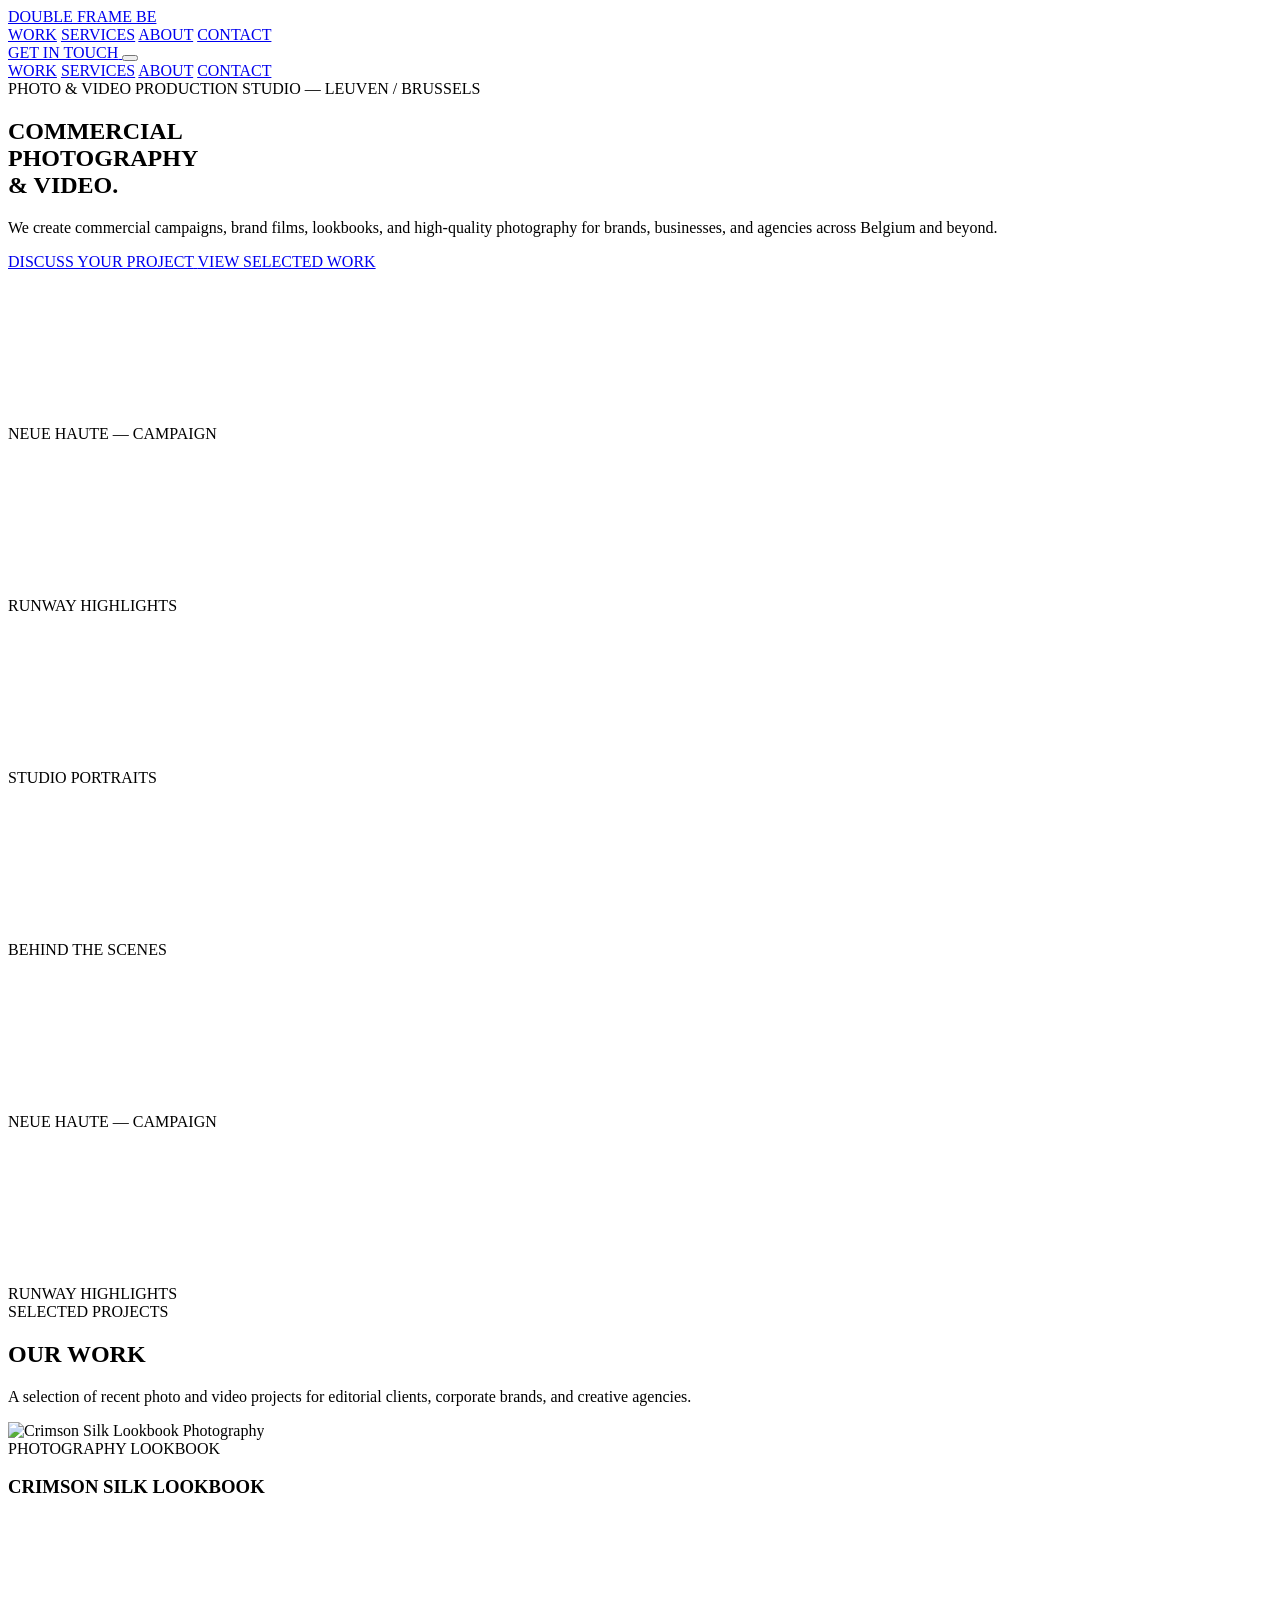
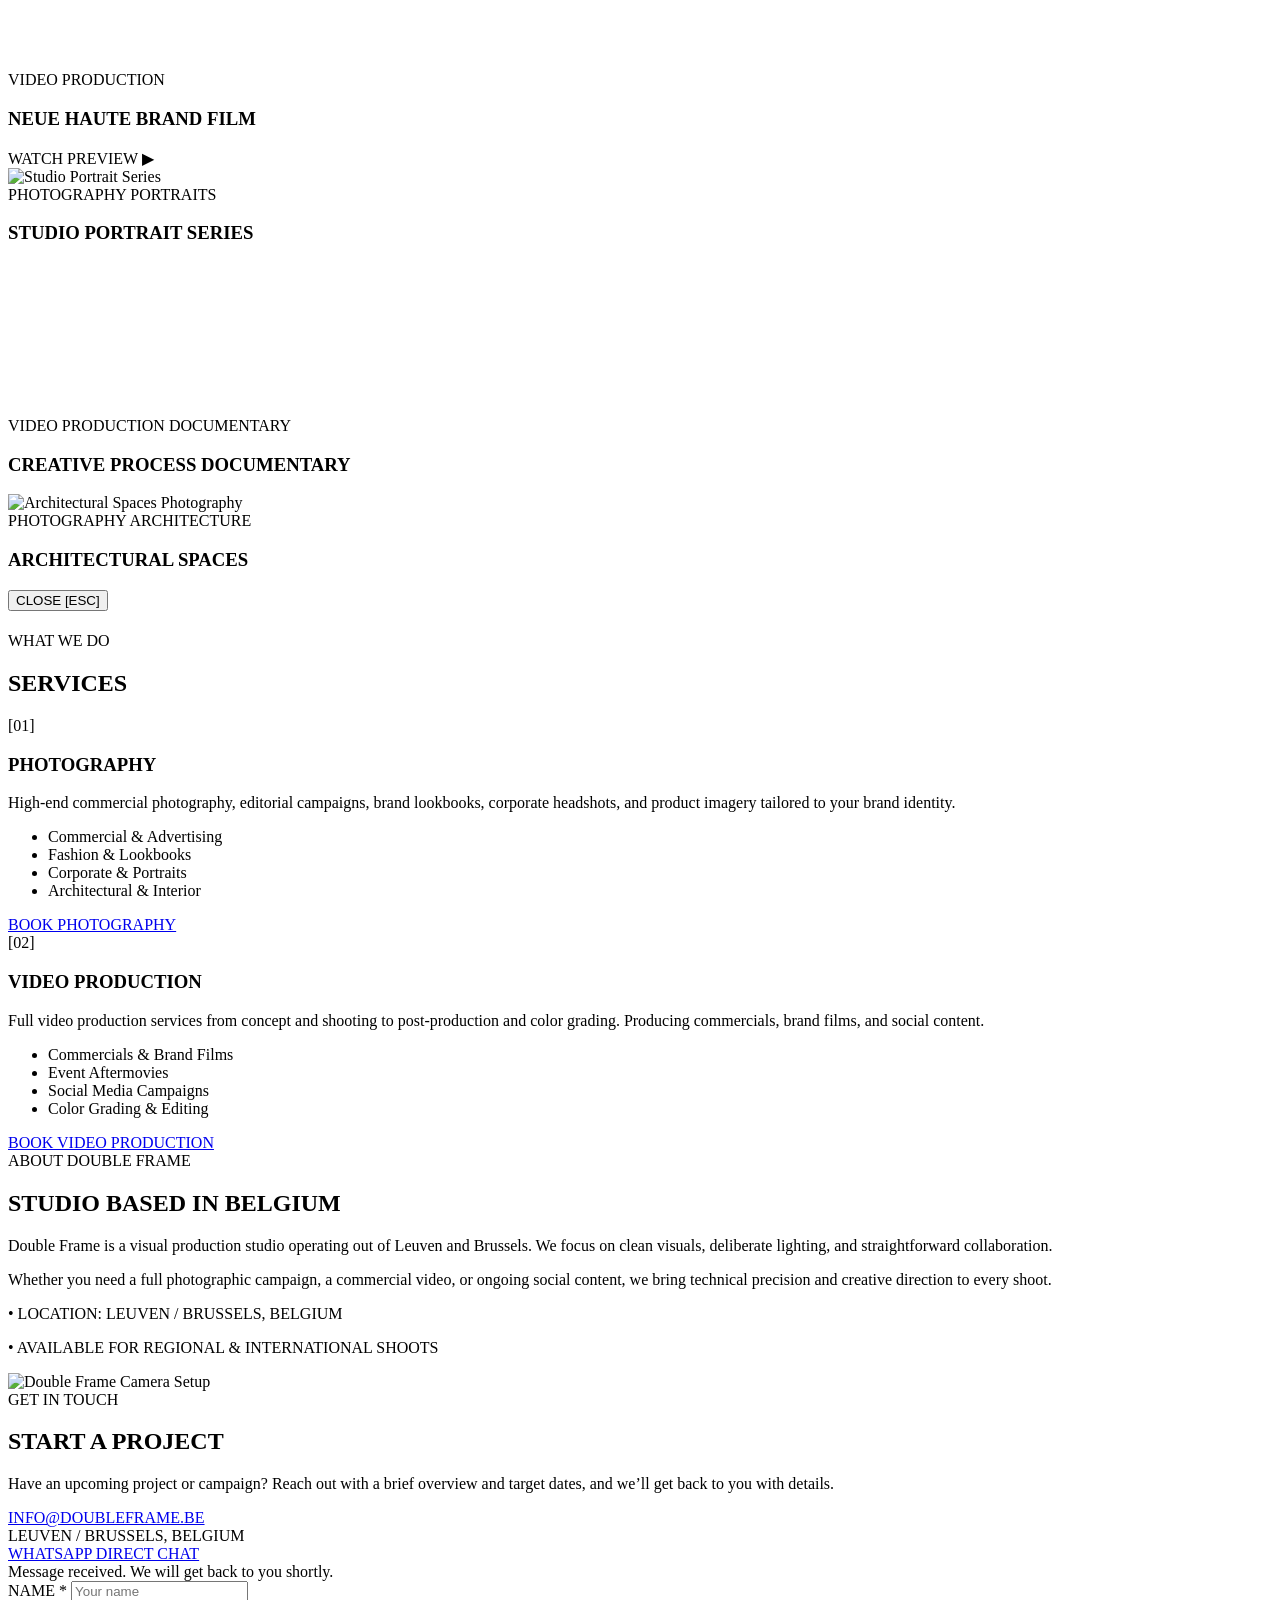
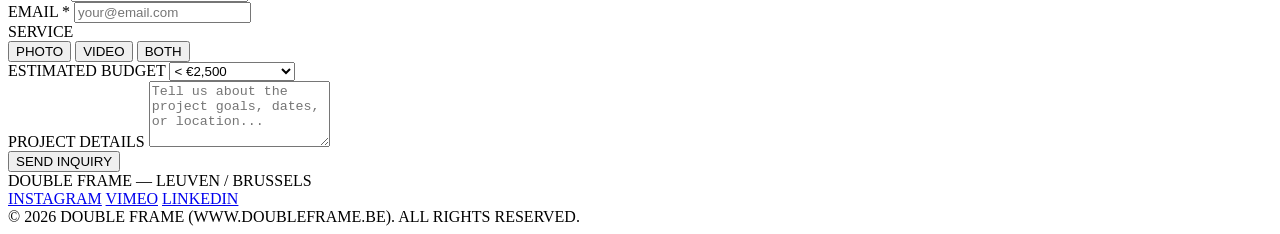
==== index.html @ 15360f89 "Rename double_frame_website.html to index.html" ====
<!DOCTYPE html>
<html lang="en" class="scroll-smooth">
<head>
    <meta charset="UTF-8">
    <meta name="viewport" content="width=device-width, initial-scale=1.0">
    <title>Double Frame — Photo & Video Production Belgium</title>
    <meta name="description" content="Double Frame is a photography and video production studio based in Leuven and Brussels, Belgium. Commercial photography, brand films, and editorial campaigns.">
    <meta name="keywords" content="Double Frame, photography Belgium, video production Leuven, commercial photographer Brussels, video studio Belgium">
    <meta name="author" content="Double Frame">

    <!-- Open Graph / Social Sharing -->
    <meta property="og:type" content="website">
    <meta property="og:url" content="https://www.doubleframe.be/">
    <meta property="og:title" content="Double Frame — Commercial Photography & Video Production">
    <meta property="og:description" content="Commercial photography and video production studio based in Belgium.">
    <meta property="og:image" content="https://images.unsplash.com/photo-1509631179647-0177331693ae?auto=format&fit=crop&w=1200&q=80">

    <!-- Google Fonts -->
    <link rel="preconnect" href="https://fonts.googleapis.com">
    <link rel="preconnect" href="https://fonts.gstatic.com" crossorigin>
    <link href="https://fonts.googleapis.com/css2?family=JetBrains+Mono:wght@400;500;600&family=Plus+Jakarta+Sans:wght@400;500;600;700&family=Syne:wght@700;800&display=swap" rel="stylesheet">

    <!-- Tailwind CSS CDN -->
    <script src="https://cdn.tailwindcss.com"></script>
    <script>
        tailwind.config = {
            theme: {
                extend: {
                    colors: {
                        'brand-cream': '#F6F4EE',
                        'brand-ink': '#0F0F11',
                        'brand-red': '#E52E1B',
                        'brand-dark': '#141416',
                        'brand-slate': '#66666E',
                    },
                    fontFamily: {
                        syne: ['Syne', 'sans-serif'],
                        sans: ['Plus Jakarta Sans', 'sans-serif'],
                        mono: ['JetBrains Mono', 'monospace'],
                    },
                    animation: {
                        'marquee': 'marquee 30s linear infinite',
                    },
                    keyframes: {
                        marquee: {
                            '0%': { transform: 'translateX(0%)' },
                            '100%': { transform: 'translateX(-50%)' },
                        }
                    }
                }
            }
        }
    </script>

    <!-- Alpine.js CDN -->
    <script defer src="https://cdn.jsdelivr.net/npm/alpinejs@3.x.x/dist/cdn.min.js"></script>

    <!-- Lucide Icons CDN -->
    <script src="https://unpkg.com/lucide@latest"></script>

    <style>
        ::selection {
            background-color: #E52E1B;
            color: #FFFFFF;
        }

        /* Clean custom scrollbar */
        ::-webkit-scrollbar {
            width: 8px;
        }
        ::-webkit-scrollbar-track {
            background: #F6F4EE;
        }
        ::-webkit-scrollbar-thumb {
            background: #0F0F11;
        }
    </style>

    <script type="application/ld+json">
    {
      "@context": "https://schema.org",
      "@type": "ProfessionalService",
      "name": "Double Frame",
      "url": "https://www.doubleframe.be",
      "description": "Photography and video production studio based in Leuven & Brussels, Belgium.",
      "address": {
        "@type": "PostalAddress",
        "addressLocality": "Leuven",
        "addressRegion": "Flemish Brabant",
        "addressCountry": "BE"
      },
      "telephone": "+32490000000"
    }
    </script>
</head>

<body class="bg-brand-cream text-brand-ink font-sans antialiased selection:bg-brand-red selection:text-white min-h-screen flex flex-col"
      x-data="{ 
          mobileMenuOpen: false, 
          lightboxOpen: false,
          activeMedia: null,
          formSubmitted: false,
          formData: { name: '', email: '', service: 'both', budget: '€2.5k - €5k', details: '' },
          selectMedia(item) {
              this.activeMedia = item;
              this.lightboxOpen = true;
          },
          submitForm() {
              if (this.formData.name && this.formData.email) {
                  this.formSubmitted = true;
                  setTimeout(() => {
                      this.formSubmitted = false;
                      this.formData = { name: '', email: '', service: 'both', budget: '€2.5k - €5k', details: '' };
                  }, 6000);
              }
          }
      }">

    <header class="sticky top-0 z-40 bg-brand-cream/95 backdrop-blur-md border-b border-brand-ink/10 transition-all">
        <div class="max-w-7xl mx-auto px-4 sm:px-6 lg:px-8 h-20 flex items-center justify-between">
            
            <!-- Brand Logo -->
            <a href="#" class="flex items-center gap-2">
                <span class="font-syne font-extrabold text-2xl sm:text-3xl tracking-tight text-brand-ink hover:text-brand-red transition-colors">
                    DOUBLE FRAME
                </span>
                <span class="font-mono text-[10px] font-semibold px-1.5 py-0.5 border border-brand-ink/20 text-brand-red rounded-sm">
                    BE
                </span>
            </a>

            <!-- Desktop Links -->
            <nav class="hidden md:flex items-center gap-8 font-mono text-xs font-semibold uppercase tracking-wider">
                <a href="#work" class="text-brand-ink hover:text-brand-red transition-colors">WORK</a>
                <a href="#services" class="text-brand-ink hover:text-brand-red transition-colors">SERVICES</a>
                <a href="#about" class="text-brand-ink hover:text-brand-red transition-colors">ABOUT</a>
                <a href="#contact" class="text-brand-ink hover:text-brand-red transition-colors">CONTACT</a>
            </nav>

            <!-- Navigation Action CTA -->
            <div class="flex items-center gap-4">
                <a href="#contact" class="hidden sm:inline-flex items-center gap-2 bg-brand-red hover:bg-brand-ink text-white font-mono text-xs font-bold uppercase px-5 py-3 transition-colors">
                    <span>GET IN TOUCH</span>
                    <i data-lucide="arrow-right" class="w-4 h-4"></i>
                </a>

                <!-- Mobile Menu Button -->
                <button @click="mobileMenuOpen = !mobileMenuOpen" 
                        class="md:hidden p-2 text-brand-ink focus:outline-none"
                        aria-label="Toggle Menu">
                    <i data-lucide="menu" x-show="!mobileMenuOpen" class="w-6 h-6"></i>
                    <i data-lucide="x" x-show="mobileMenuOpen" class="w-6 h-6" x-cloak></i>
                </button>
            </div>
        </div>

        <!-- Mobile Drawer -->
        <div x-show="mobileMenuOpen" 
             x-transition
             class="md:hidden bg-brand-dark text-white px-6 py-6 border-b border-brand-red/20"
             x-cloak>
            <nav class="flex flex-col gap-4 font-mono text-xs font-bold uppercase tracking-wider">
                <a @click="mobileMenuOpen = false" href="#work" class="py-2 border-b border-white/10 text-white">WORK</a>
                <a @click="mobileMenuOpen = false" href="#services" class="py-2 border-b border-white/10 text-white">SERVICES</a>
                <a @click="mobileMenuOpen = false" href="#about" class="py-2 border-b border-white/10 text-white">ABOUT</a>
                <a @click="mobileMenuOpen = false" href="#contact" class="py-2 text-brand-red">CONTACT</a>
            </nav>
        </div>
    </header>

    <section class="pt-12 pb-16 md:pt-20 md:pb-24 border-b border-brand-ink/10">
        <div class="max-w-7xl mx-auto px-4 sm:px-6 lg:px-8">
            
            <div class="flex items-center gap-3 font-mono text-xs font-medium text-brand-slate uppercase tracking-wider mb-6">
                <span class="w-2 h-2 rounded-full bg-brand-red"></span>
                <span>PHOTO & VIDEO PRODUCTION STUDIO</span>
                <span class="hidden sm:inline">— LEUVEN / BRUSSELS</span>
            </div>

            <h1 class="font-syne font-extrabold text-4xl sm:text-6xl md:text-7xl lg:text-8xl tracking-tight uppercase leading-[0.95] text-brand-ink mb-8">
                COMMERCIAL <br>
                <span class="text-brand-red">PHOTOGRAPHY</span> <br>
                & VIDEO.
            </h1>

            <div class="grid grid-cols-1 md:grid-cols-12 gap-8 items-end">
                <div class="md:col-span-8">
                    <p class="text-lg sm:text-xl font-normal text-brand-ink/90 leading-relaxed max-w-2xl">
                        We create commercial campaigns, brand films, lookbooks, and high-quality photography for brands, businesses, and agencies across Belgium and beyond.
                    </p>
                </div>
                <div class="md:col-span-4 flex flex-col sm:flex-row md:flex-col gap-3 justify-end">
                    <a href="#contact" class="inline-flex items-center justify-center gap-2 bg-brand-red hover:bg-brand-ink text-white font-mono text-xs font-bold uppercase px-6 py-4 transition-colors text-center">
                        <span>DISCUSS YOUR PROJECT</span>
                        <i data-lucide="arrow-right" class="w-4 h-4"></i>
                    </a>
                    <a href="#work" class="inline-flex items-center justify-center gap-2 border border-brand-ink text-brand-ink hover:bg-brand-ink hover:text-white font-mono text-xs font-bold uppercase px-6 py-4 transition-colors text-center">
                        <span>VIEW SELECTED WORK</span>
                    </a>
                </div>
            </div>
        </div>

        <div class="w-full bg-brand-dark py-4 overflow-hidden mt-12 border-y border-brand-red/20">
            <div class="flex gap-4 w-max animate-marquee">
                
                <div class="relative w-72 sm:w-80 h-44 bg-black overflow-hidden flex-shrink-0 group">
                    <video class="w-full h-full object-cover opacity-85 group-hover:opacity-100 transition-opacity" autoplay loop muted playsinline>
                        <source src="https://assets.mixkit.co/videos/preview/mixkit-fashion-model-in-a-red-dress-41198-large.mp4" type="video/mp4">
                    </video>
                    <div class="absolute bottom-2 left-2 bg-black/70 px-2.5 py-1 text-white font-mono text-[10px]">
                        NEUE HAUTE — CAMPAIGN
                    </div>
                </div>

                <div class="relative w-72 sm:w-80 h-44 bg-black overflow-hidden flex-shrink-0 group">
                    <video class="w-full h-full object-cover opacity-85 group-hover:opacity-100 transition-opacity" autoplay loop muted playsinline>
                        <source src="https://assets.mixkit.co/videos/preview/mixkit-model-walking-on-a-catwalk-41221-large.mp4" type="video/mp4">
                    </video>
                    <div class="absolute bottom-2 left-2 bg-black/70 px-2.5 py-1 text-white font-mono text-[10px]">
                        RUNWAY HIGHLIGHTS
                    </div>
                </div>

                <div class="relative w-72 sm:w-80 h-44 bg-black overflow-hidden flex-shrink-0 group">
                    <video class="w-full h-full object-cover opacity-85 group-hover:opacity-100 transition-opacity" autoplay loop muted playsinline>
                        <source src="https://assets.mixkit.co/videos/preview/mixkit-close-up-of-a-woman-posing-for-a-camera-41208-large.mp4" type="video/mp4">
                    </video>
                    <div class="absolute bottom-2 left-2 bg-black/70 px-2.5 py-1 text-white font-mono text-[10px]">
                        STUDIO PORTRAITS
                    </div>
                </div>

                <div class="relative w-72 sm:w-80 h-44 bg-black overflow-hidden flex-shrink-0 group">
                    <video class="w-full h-full object-cover opacity-85 group-hover:opacity-100 transition-opacity" autoplay loop muted playsinline>
                        <source src="https://assets.mixkit.co/videos/preview/mixkit-videographer-filming-a-scene-41222-large.mp4" type="video/mp4">
                    </video>
                    <div class="absolute bottom-2 left-2 bg-black/70 px-2.5 py-1 text-white font-mono text-[10px]">
                        BEHIND THE SCENES
                    </div>
                </div>

                <!-- Duplicate set for infinite loop -->
                <div class="relative w-72 sm:w-80 h-44 bg-black overflow-hidden flex-shrink-0 group">
                    <video class="w-full h-full object-cover opacity-85 group-hover:opacity-100 transition-opacity" autoplay loop muted playsinline>
                        <source src="https://assets.mixkit.co/videos/preview/mixkit-fashion-model-in-a-red-dress-41198-large.mp4" type="video/mp4">
                    </video>
                    <div class="absolute bottom-2 left-2 bg-black/70 px-2.5 py-1 text-white font-mono text-[10px]">
                        NEUE HAUTE — CAMPAIGN
                    </div>
                </div>
                <div class="relative w-72 sm:w-80 h-44 bg-black overflow-hidden flex-shrink-0 group">
                    <video class="w-full h-full object-cover opacity-85 group-hover:opacity-100 transition-opacity" autoplay loop muted playsinline>
                        <source src="https://assets.mixkit.co/videos/preview/mixkit-model-walking-on-a-catwalk-41221-large.mp4" type="video/mp4">
                    </video>
                    <div class="absolute bottom-2 left-2 bg-black/70 px-2.5 py-1 text-white font-mono text-[10px]">
                        RUNWAY HIGHLIGHTS
                    </div>
                </div>

            </div>
        </div>
    </section>

    <section id="work" class="py-20 max-w-7xl mx-auto px-4 sm:px-6 lg:px-8">
        
        <div class="flex flex-col md:flex-row md:items-end justify-between mb-12 pb-4 border-b border-brand-ink/10 gap-4">
            <div>
                <span class="font-mono text-xs font-semibold text-brand-red uppercase tracking-wider">SELECTED PROJECTS</span>
                <h2 class="font-syne font-bold text-3xl sm:text-5xl uppercase tracking-tight text-brand-ink mt-1">
                    OUR WORK
                </h2>
            </div>
            <p class="font-mono text-xs text-brand-slate max-w-sm">
                A selection of recent photo and video projects for editorial clients, corporate brands, and creative agencies.
            </p>
        </div>

        <div class="grid grid-cols-1 md:grid-cols-2 lg:grid-cols-3 gap-8">

            <!-- Project 1: Photography -->
            <div class="group bg-white border border-brand-ink/10 overflow-hidden cursor-pointer shadow-sm hover:shadow-lg transition-all"
                 @click="selectMedia({ title: 'CRIMSON SILK LOOKBOOK', type: 'image', url: 'https://images.unsplash.com/photo-1509631179647-0177331693ae?auto=format&fit=crop&w=1200&q=80', category: 'PHOTOGRAPHY', client: 'EDITORIAL S/S' })">
                <div class="aspect-[4/5] overflow-hidden bg-brand-dark">
                    <img src="https://images.unsplash.com/photo-1509631179647-0177331693ae?auto=format&fit=crop&w=800&q=80" 
                         alt="Crimson Silk Lookbook Photography" 
                         class="w-full h-full object-cover group-hover:scale-105 transition-transform duration-500">
                </div>
                <div class="p-5 border-t border-brand-ink/10">
                    <div class="flex justify-between items-center mb-1 font-mono text-[10px] text-brand-slate">
                        <span class="text-brand-red font-semibold">PHOTOGRAPHY</span>
                        <span>LOOKBOOK</span>
                    </div>
                    <h3 class="font-syne font-bold text-lg text-brand-ink group-hover:text-brand-red transition-colors">
                        CRIMSON SILK LOOKBOOK
                    </h3>
                </div>
            </div>

            <!-- Project 2: Video Film -->
            <div class="group bg-white border border-brand-ink/10 overflow-hidden cursor-pointer shadow-sm hover:shadow-lg transition-all md:col-span-2"
                 @click="selectMedia({ title: 'NEUE HAUTE BRAND FILM', type: 'video', url: 'https://assets.mixkit.co/videos/preview/mixkit-model-walking-on-a-catwalk-41221-large.mp4', category: 'VIDEO PRODUCTION', client: 'BRUSSELS FASHION WEEK' })">
                <div class="aspect-[16/9] overflow-hidden bg-brand-dark relative">
                    <video class="w-full h-full object-cover group-hover:scale-105 transition-transform duration-500" autoplay loop muted playsinline>
                        <source src="https://assets.mixkit.co/videos/preview/mixkit-model-walking-on-a-catwalk-41221-large.mp4" type="video/mp4">
                    </video>
                    <div class="absolute inset-0 bg-black/20 group-hover:bg-black/10 transition-colors flex items-center justify-center">
                        <div class="w-14 h-14 rounded-full bg-brand-red text-white flex items-center justify-center shadow-lg">
                            <i data-lucide="play" class="w-6 h-6 fill-current ml-0.5"></i>
                        </div>
                    </div>
                </div>
                <div class="p-5 border-t border-brand-ink/10 flex justify-between items-center">
                    <div>
                        <div class="font-mono text-[10px] text-brand-red font-semibold mb-1">VIDEO PRODUCTION</div>
                        <h3 class="font-syne font-bold text-xl text-brand-ink group-hover:text-brand-red transition-colors">
                            NEUE HAUTE BRAND FILM
                        </h3>
                    </div>
                    <span class="font-mono text-xs text-brand-slate hidden sm:inline">WATCH PREVIEW ▶</span>
                </div>
            </div>

            <!-- Project 3: Photography -->
            <div class="group bg-white border border-brand-ink/10 overflow-hidden cursor-pointer shadow-sm hover:shadow-lg transition-all"
                 @click="selectMedia({ title: 'STUDIO PORTRAIT SERIES', type: 'image', url: 'https://images.unsplash.com/photo-1539571696357-5a69c17a67c6?auto=format&fit=crop&w=1200&q=80', category: 'PHOTOGRAPHY', client: 'ARTISTS & EXECUTIVES' })">
                <div class="aspect-[4/5] overflow-hidden bg-brand-dark">
                    <img src="https://images.unsplash.com/photo-1539571696357-5a69c17a67c6?auto=format&fit=crop&w=800&q=80" 
                         alt="Studio Portrait Series" 
                         class="w-full h-full object-cover group-hover:scale-105 transition-transform duration-500">
                </div>
                <div class="p-5 border-t border-brand-ink/10">
                    <div class="flex justify-between items-center mb-1 font-mono text-[10px] text-brand-slate">
                        <span class="text-brand-red font-semibold">PHOTOGRAPHY</span>
                        <span>PORTRAITS</span>
                    </div>
                    <h3 class="font-syne font-bold text-lg text-brand-ink group-hover:text-brand-red transition-colors">
                        STUDIO PORTRAIT SERIES
                    </h3>
                </div>
            </div>

            <!-- Project 4: Video -->
            <div class="group bg-white border border-brand-ink/10 overflow-hidden cursor-pointer shadow-sm hover:shadow-lg transition-all"
                 @click="selectMedia({ title: 'CREATIVE PROCESS SHORT FILM', type: 'video', url: 'https://assets.mixkit.co/videos/preview/mixkit-videographer-filming-a-scene-41222-large.mp4', category: 'VIDEO PRODUCTION', client: 'DOCUMENTARY SHORT' })">
                <div class="aspect-[4/5] overflow-hidden bg-brand-dark relative">
                    <video class="w-full h-full object-cover group-hover:scale-105 transition-transform duration-500" autoplay loop muted playsinline>
                        <source src="https://assets.mixkit.co/videos/preview/mixkit-videographer-filming-a-scene-41222-large.mp4" type="video/mp4">
                    </video>
                </div>
                <div class="p-5 border-t border-brand-ink/10">
                    <div class="flex justify-between items-center mb-1 font-mono text-[10px] text-brand-slate">
                        <span class="text-brand-red font-semibold">VIDEO PRODUCTION</span>
                        <span>DOCUMENTARY</span>
                    </div>
                    <h3 class="font-syne font-bold text-lg text-brand-ink group-hover:text-brand-red transition-colors">
                        CREATIVE PROCESS DOCUMENTARY
                    </h3>
                </div>
            </div>

            <!-- Project 5: Photography -->
            <div class="group bg-white border border-brand-ink/10 overflow-hidden cursor-pointer shadow-sm hover:shadow-lg transition-all"
                 @click="selectMedia({ title: 'ARCHITECTURAL SPACES', type: 'image', url: 'https://images.unsplash.com/photo-1469334031218-e382a71b716b?auto=format&fit=crop&w=1200&q=80', category: 'PHOTOGRAPHY', client: 'ARCHITECTURE & INTERIORS' })">
                <div class="aspect-[4/5] overflow-hidden bg-brand-dark">
                    <img src="https://images.unsplash.com/photo-1469334031218-e382a71b716b?auto=format&fit=crop&w=800&q=80" 
                         alt="Architectural Spaces Photography" 
                         class="w-full h-full object-cover group-hover:scale-105 transition-transform duration-500">
                </div>
                <div class="p-5 border-t border-brand-ink/10">
                    <div class="flex justify-between items-center mb-1 font-mono text-[10px] text-brand-slate">
                        <span class="text-brand-red font-semibold">PHOTOGRAPHY</span>
                        <span>ARCHITECTURE</span>
                    </div>
                    <h3 class="font-syne font-bold text-lg text-brand-ink group-hover:text-brand-red transition-colors">
                        ARCHITECTURAL SPACES
                    </h3>
                </div>
            </div>

        </div>
    </section>

    <div x-show="lightboxOpen" 
         x-transition
         class="fixed inset-0 z-50 bg-black/90 backdrop-blur-md flex items-center justify-center p-4"
         x-cloak>
        <div class="relative max-w-4xl w-full bg-brand-dark text-white p-6 border border-white/20"
             @click.away="lightboxOpen = false">
            
            <button @click="lightboxOpen = false" class="absolute top-4 right-4 text-white/70 hover:text-brand-red font-mono text-xs border border-white/20 px-3 py-1">
                CLOSE [ESC]
            </button>

            <div class="my-6 max-h-[65vh] flex items-center justify-center bg-black">
                <template x-if="activeMedia && activeMedia.type === 'image'">
                    <img :src="activeMedia.url" :alt="activeMedia.title" class="max-h-[60vh] object-contain">
                </template>
                <template x-if="activeMedia && activeMedia.type === 'video'">
                    <video class="max-h-[60vh] w-full" controls autoplay>
                        <source :src="activeMedia.url" type="video/mp4">
                    </video>
                </template>
            </div>

            <div x-if="activeMedia" class="flex justify-between items-center pt-4 border-t border-white/10 font-mono text-xs">
                <div>
                    <span class="text-brand-red font-bold" x-text="activeMedia.category"></span>
                    <h4 class="font-syne font-bold text-lg text-white mt-0.5" x-text="activeMedia.title"></h4>
                </div>
                <span class="text-brand-slate" x-text="activeMedia.client"></span>
            </div>
        </div>
    </div>

    <section id="services" class="py-20 bg-brand-dark text-brand-cream border-t border-b border-brand-red/20">
        <div class="max-w-7xl mx-auto px-4 sm:px-6 lg:px-8">
            
            <div class="mb-12 pb-4 border-b border-white/10">
                <span class="font-mono text-xs font-semibold text-brand-red uppercase tracking-wider">WHAT WE DO</span>
                <h2 class="font-syne font-bold text-3xl sm:text-5xl uppercase tracking-tight text-white mt-1">
                    SERVICES
                </h2>
            </div>

            <div class="grid grid-cols-1 md:grid-cols-2 gap-8">
                
                <!-- Photography Card -->
                <div class="bg-brand-ink border border-white/10 p-8 flex flex-col justify-between">
                    <div>
                        <div class="flex items-center justify-between mb-4">
                            <span class="font-mono text-2xl font-bold text-brand-red">[01]</span>
                            <i data-lucide="camera" class="w-6 h-6 text-brand-red"></i>
                        </div>
                        <h3 class="font-syne font-bold text-2xl text-white mb-3">
                            PHOTOGRAPHY
                        </h3>
                        <p class="text-brand-slate text-sm leading-relaxed mb-6">
                            High-end commercial photography, editorial campaigns, brand lookbooks, corporate headshots, and product imagery tailored to your brand identity.
                        </p>
                        <ul class="font-mono text-xs text-white/80 space-y-2 border-t border-white/10 pt-4 mb-8">
                            <li class="flex items-center gap-2"><i data-lucide="check" class="w-4 h-4 text-brand-red"></i> Commercial & Advertising</li>
                            <li class="flex items-center gap-2"><i data-lucide="check" class="w-4 h-4 text-brand-red"></i> Fashion & Lookbooks</li>
                            <li class="flex items-center gap-2"><i data-lucide="check" class="w-4 h-4 text-brand-red"></i> Corporate & Portraits</li>
                            <li class="flex items-center gap-2"><i data-lucide="check" class="w-4 h-4 text-brand-red"></i> Architectural & Interior</li>
                        </ul>
                    </div>
                    <a href="#contact" class="inline-flex items-center justify-between font-mono text-xs font-bold text-brand-red hover:text-white transition-colors border-t border-white/10 pt-4">
                        <span>BOOK PHOTOGRAPHY</span>
                        <i data-lucide="arrow-right" class="w-4 h-4"></i>
                    </a>
                </div>

                <!-- Video Production Card -->
                <div class="bg-brand-ink border border-white/10 p-8 flex flex-col justify-between">
                    <div>
                        <div class="flex items-center justify-between mb-4">
                            <span class="font-mono text-2xl font-bold text-brand-red">[02]</span>
                            <i data-lucide="video" class="w-6 h-6 text-brand-red"></i>
                        </div>
                        <h3 class="font-syne font-bold text-2xl text-white mb-3">
                            VIDEO PRODUCTION
                        </h3>
                        <p class="text-brand-slate text-sm leading-relaxed mb-6">
                            Full video production services from concept and shooting to post-production and color grading. Producing commercials, brand films, and social content.
                        </p>
                        <ul class="font-mono text-xs text-white/80 space-y-2 border-t border-white/10 pt-4 mb-8">
                            <li class="flex items-center gap-2"><i data-lucide="check" class="w-4 h-4 text-brand-red"></i> Commercials & Brand Films</li>
                            <li class="flex items-center gap-2"><i data-lucide="check" class="w-4 h-4 text-brand-red"></i> Event Aftermovies</li>
                            <li class="flex items-center gap-2"><i data-lucide="check" class="w-4 h-4 text-brand-red"></i> Social Media Campaigns</li>
                            <li class="flex items-center gap-2"><i data-lucide="check" class="w-4 h-4 text-brand-red"></i> Color Grading & Editing</li>
                        </ul>
                    </div>
                    <a href="#contact" class="inline-flex items-center justify-between font-mono text-xs font-bold text-brand-red hover:text-white transition-colors border-t border-white/10 pt-4">
                        <span>BOOK VIDEO PRODUCTION</span>
                        <i data-lucide="arrow-right" class="w-4 h-4"></i>
                    </a>
                </div>

            </div>
        </div>
    </section>

    <section id="about" class="py-20 max-w-7xl mx-auto px-4 sm:px-6 lg:px-8">
        <div class="grid grid-cols-1 md:grid-cols-12 gap-12 items-center">
            <div class="md:col-span-6">
                <span class="font-mono text-xs font-semibold text-brand-red uppercase tracking-wider">ABOUT DOUBLE FRAME</span>
                <h2 class="font-syne font-bold text-3xl sm:text-5xl uppercase tracking-tight text-brand-ink mt-2 mb-6">
                    STUDIO BASED IN BELGIUM
                </h2>
                <p class="text-brand-ink/80 text-base leading-relaxed mb-4">
                    Double Frame is a visual production studio operating out of Leuven and Brussels. We focus on clean visuals, deliberate lighting, and straightforward collaboration.
                </p>
                <p class="text-brand-ink/80 text-base leading-relaxed mb-6">
                    Whether you need a full photographic campaign, a commercial video, or ongoing social content, we bring technical precision and creative direction to every shoot.
                </p>
                <div class="font-mono text-xs text-brand-slate space-y-1">
                    <p>• LOCATION: LEUVEN / BRUSSELS, BELGIUM</p>
                    <p>• AVAILABLE FOR REGIONAL & INTERNATIONAL SHOOTS</p>
                </div>
            </div>
            <div class="md:col-span-6">
                <div class="aspect-[4/3] bg-brand-dark overflow-hidden border border-brand-ink/10">
                    <img src="https://images.unsplash.com/photo-1516035069371-29a1b244cc32?auto=format&fit=crop&w=1000&q=80" 
                         alt="Double Frame Camera Setup" 
                         class="w-full h-full object-cover">
                </div>
            </div>
        </div>
    </section>

    <section id="contact" class="py-20 bg-brand-dark text-brand-cream">
        <div class="max-w-7xl mx-auto px-4 sm:px-6 lg:px-8">
            <div class="grid grid-cols-1 lg:grid-cols-12 gap-12">
                
                <!-- Contact Info -->
                <div class="lg:col-span-5">
                    <span class="font-mono text-xs font-semibold text-brand-red uppercase tracking-wider">GET IN TOUCH</span>
                    <h2 class="font-syne font-bold text-3xl sm:text-5xl uppercase tracking-tight text-white mt-2 mb-6">
                        START A PROJECT
                    </h2>
                    <p class="text-brand-slate text-sm leading-relaxed mb-8">
                        Have an upcoming project or campaign? Reach out with a brief overview and target dates, and we’ll get back to you with details.
                    </p>

                    <div class="space-y-4 font-mono text-xs border-t border-white/10 pt-6">
                        <div class="flex items-center gap-3">
                            <i data-lucide="mail" class="w-4 h-4 text-brand-red"></i>
                            <a href="mailto:info@doubleframe.be" class="hover:text-brand-red transition-colors text-sm">INFO@DOUBLEFRAME.BE</a>
                        </div>
                        <div class="flex items-center gap-3">
                            <i data-lucide="map-pin" class="w-4 h-4 text-brand-red"></i>
                            <span>LEUVEN / BRUSSELS, BELGIUM</span>
                        </div>
                        <div class="flex items-center gap-3">
                            <i data-lucide="message-square" class="w-4 h-4 text-brand-red"></i>
                            <a href="https://wa.me/32490000000" target="_blank" class="text-brand-red hover:underline font-bold">WHATSAPP DIRECT CHAT</a>
                        </div>
                    </div>
                </div>

                <!-- Contact Form -->
                <div class="lg:col-span-7 bg-brand-ink border border-white/10 p-6 sm:p-8">
                    
                    <div x-show="formSubmitted" 
                         x-transition 
                         class="bg-brand-red text-white p-4 mb-6 font-mono text-xs"
                         x-cloak>
                        Message received. We will get back to you shortly.
                    </div>

                    <form @submit.prevent="submitForm()" class="space-y-5">
                        <div class="grid grid-cols-1 sm:grid-cols-2 gap-5">
                            <div>
                                <label class="block font-mono text-xs text-brand-slate uppercase mb-2 font-semibold">NAME *</label>
                                <input type="text" 
                                       x-model="formData.name" 
                                       required 
                                       placeholder="Your name" 
                                       class="w-full bg-brand-dark border border-white/20 text-white p-3.5 font-sans text-sm focus:outline-none focus:border-brand-red transition-colors">
                            </div>
                            <div>
                                <label class="block font-mono text-xs text-brand-slate uppercase mb-2 font-semibold">EMAIL *</label>
                                <input type="email" 
                                       x-model="formData.email" 
                                       required 
                                       placeholder="your@email.com" 
                                       class="w-full bg-brand-dark border border-white/20 text-white p-3.5 font-sans text-sm focus:outline-none focus:border-brand-red transition-colors">
                            </div>
                        </div>

                        <div>
                            <label class="block font-mono text-xs text-brand-slate uppercase mb-2 font-semibold">SERVICE</label>
                            <div class="grid grid-cols-3 gap-3 font-mono text-xs">
                                <button type="button" 
                                        @click="formData.service = 'photo'" 
                                        :class="formData.service === 'photo' ? 'bg-brand-red text-white border-brand-red' : 'bg-brand-dark text-white border-white/20'"
                                        class="p-3 border text-center transition-colors">
                                    PHOTO
                                </button>
                                <button type="button" 
                                        @click="formData.service = 'video'" 
                                        :class="formData.service === 'video' ? 'bg-brand-red text-white border-brand-red' : 'bg-brand-dark text-white border-white/20'"
                                        class="p-3 border text-center transition-colors">
                                    VIDEO
                                </button>
                                <button type="button" 
                                        @click="formData.service = 'both'" 
                                        :class="formData.service === 'both' ? 'bg-brand-red text-white border-brand-red' : 'bg-brand-dark text-white border-white/20'"
                                        class="p-3 border text-center transition-colors">
                                    BOTH
                                </button>
                            </div>
                        </div>

                        <div>
                            <label class="block font-mono text-xs text-brand-slate uppercase mb-2 font-semibold">ESTIMATED BUDGET</label>
                            <select x-model="formData.budget" 
                                    class="w-full bg-brand-dark border border-white/20 text-white p-3.5 font-mono text-xs focus:outline-none focus:border-brand-red">
                                <option value="< €2.5k">&lt; €2,500</option>
                                <option value="€2.5k - €5k">€2,500 – €5,000</option>
                                <option value="€5k - €10k">€5,000 – €10,000</option>
                                <option value="€10k+">€10,000+</option>
                            </select>
                        </div>

                        <div>
                            <label class="block font-mono text-xs text-brand-slate uppercase mb-2 font-semibold">PROJECT DETAILS</label>
                            <textarea x-model="formData.details" 
                                      rows="4" 
                                      placeholder="Tell us about the project goals, dates, or location..." 
                                      class="w-full bg-brand-dark border border-white/20 text-white p-3.5 font-sans text-sm focus:outline-none focus:border-brand-red transition-colors"></textarea>
                        </div>

                        <button type="submit" 
                                class="w-full bg-brand-red hover:bg-white hover:text-brand-ink text-white font-mono text-xs font-bold uppercase py-4 tracking-wider transition-colors flex items-center justify-center gap-2">
                            <span>SEND INQUIRY</span>
                            <i data-lucide="send" class="w-4 h-4"></i>
                        </button>
                    </form>
                </div>

            </div>
        </div>
    </section>

    <footer class="bg-brand-dark text-white border-t border-white/10 py-10">
        <div class="max-w-7xl mx-auto px-4 sm:px-6 lg:px-8">
            <div class="flex flex-col sm:flex-row justify-between items-center gap-6 font-mono text-xs text-brand-slate">
                <div class="flex items-center gap-3">
                    <span class="font-syne font-bold text-white text-lg">DOUBLE FRAME</span>
                    <span>— LEUVEN / BRUSSELS</span>
                </div>
                <div class="flex gap-6">
                    <a href="https://instagram.com" target="_blank" class="hover:text-brand-red transition-colors">INSTAGRAM</a>
                    <a href="https://vimeo.com" target="_blank" class="hover:text-brand-red transition-colors">VIMEO</a>
                    <a href="https://linkedin.com" target="_blank" class="hover:text-brand-red transition-colors">LINKEDIN</a>
                </div>
            </div>
            <div class="mt-8 pt-6 border-t border-white/10 text-center sm:text-left font-mono text-[10px] text-brand-slate">
                © 2026 DOUBLE FRAME (WWW.DOUBLEFRAME.BE). ALL RIGHTS RESERVED.
            </div>
        </div>
    </footer>

    <script>
        document.addEventListener("DOMContentLoaded", function() {
            lucide.createIcons();
        });
    </script>
</body>
</html>
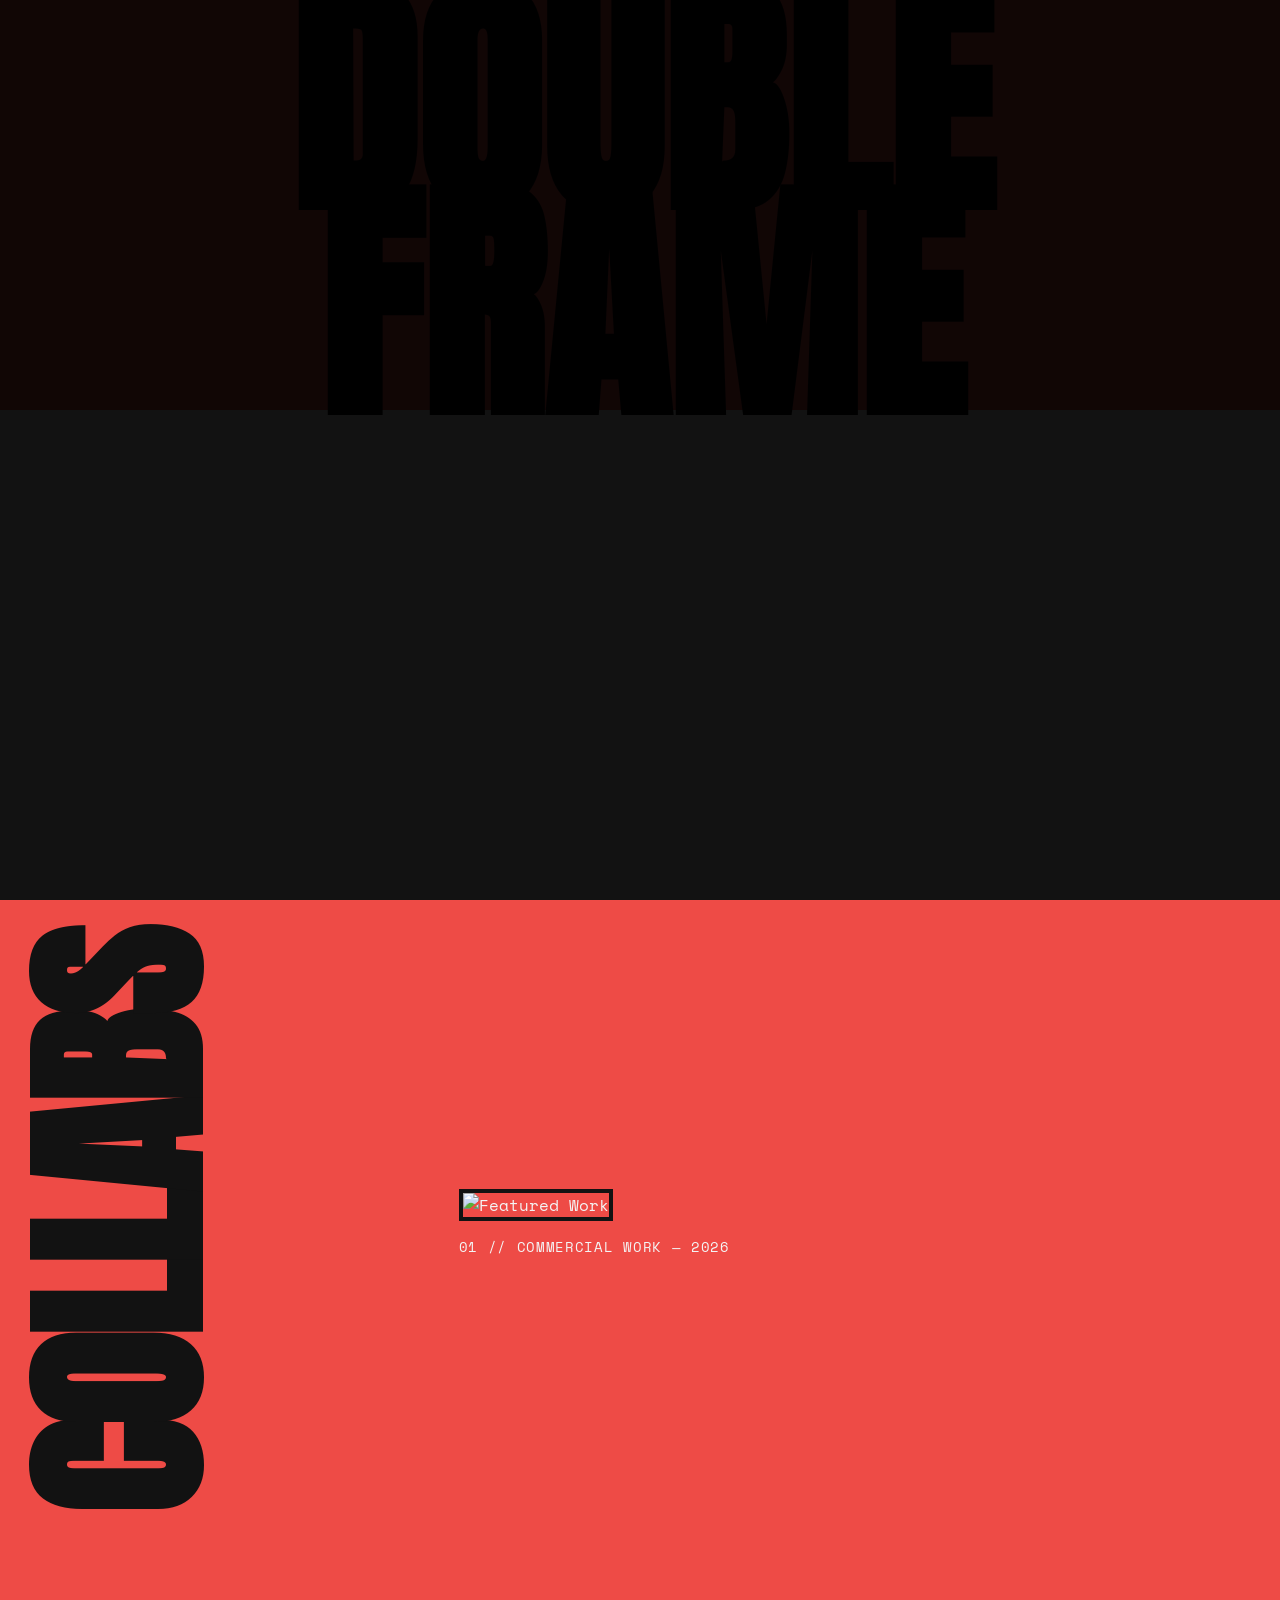
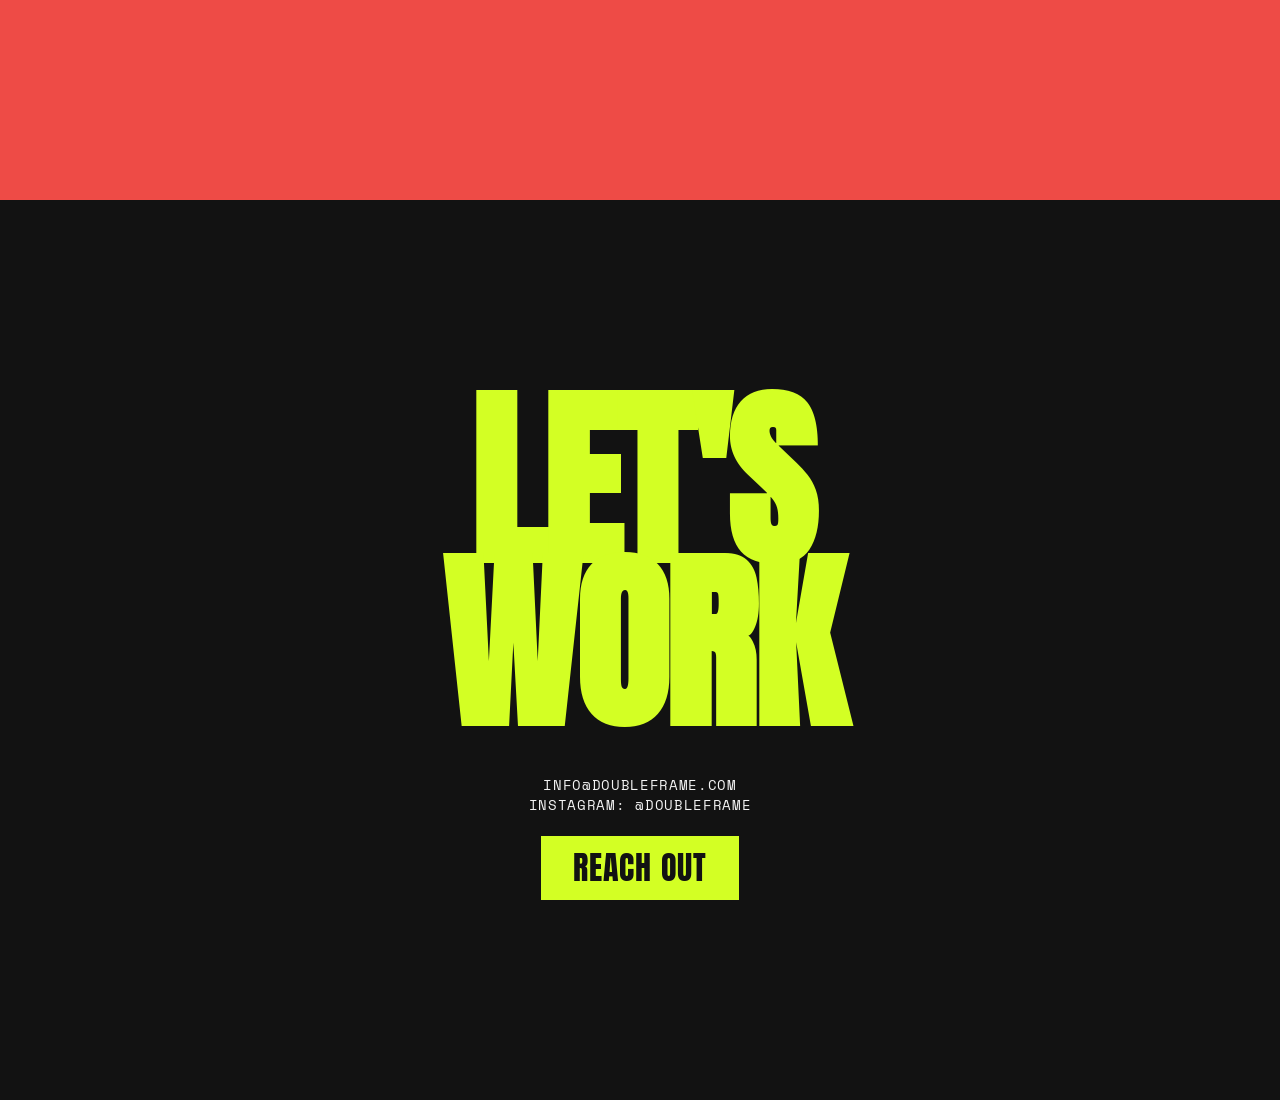
==== commit 3f548e14: "chagne fodler structure" ====
--- a/index.html
+++ b/index.html
@@ -1,652 +1,52 @@
 <!DOCTYPE html>
-<html lang="en" class="scroll-smooth">
+<html lang="en">
 <head>
     <meta charset="UTF-8">
     <meta name="viewport" content="width=device-width, initial-scale=1.0">
-    <title>Double Frame — Photo & Video Production Belgium</title>
-    <meta name="description" content="Double Frame is a photography and video production studio based in Leuven and Brussels, Belgium. Commercial photography, brand films, and editorial campaigns.">
-    <meta name="keywords" content="Double Frame, photography Belgium, video production Leuven, commercial photographer Brussels, video studio Belgium">
-    <meta name="author" content="Double Frame">
-
-    <!-- Open Graph / Social Sharing -->
-    <meta property="og:type" content="website">
-    <meta property="og:url" content="https://www.doubleframe.be/">
-    <meta property="og:title" content="Double Frame — Commercial Photography & Video Production">
-    <meta property="og:description" content="Commercial photography and video production studio based in Belgium.">
-    <meta property="og:image" content="https://images.unsplash.com/photo-1509631179647-0177331693ae?auto=format&fit=crop&w=1200&q=80">
-
-    <!-- Google Fonts -->
+    <title>Double Frame | Photography & Videography</title>
+    
+    <!-- Google Fonts: Anton (Headers) & Space Mono (Metadata) -->
     <link rel="preconnect" href="https://fonts.googleapis.com">
     <link rel="preconnect" href="https://fonts.gstatic.com" crossorigin>
-    <link href="https://fonts.googleapis.com/css2?family=JetBrains+Mono:wght@400;500;600&family=Plus+Jakarta+Sans:wght@400;500;600;700&family=Syne:wght@700;800&display=swap" rel="stylesheet">
+    <link href="https://fonts.googleapis.com/css2?family=Anton&family=Space+Mono:ital,wght@0,400;0,700;1,400&display=swap" rel="stylesheet">
+    
+    <link rel="stylesheet" href="style.css">
+</head>
+<body>
 
-    <!-- Tailwind CSS CDN -->
-    <script src="https://cdn.tailwindcss.com"></script>
-    <script>
-        tailwind.config = {
-            theme: {
-                extend: {
-                    colors: {
-                        'brand-cream': '#F6F4EE',
-                        'brand-ink': '#0F0F11',
-                        'brand-red': '#E52E1B',
-                        'brand-dark': '#141416',
-                        'brand-slate': '#66666E',
-                    },
-                    fontFamily: {
-                        syne: ['Syne', 'sans-serif'],
-                        sans: ['Plus Jakarta Sans', 'sans-serif'],
-                        mono: ['JetBrains Mono', 'monospace'],
-                    },
-                    animation: {
-                        'marquee': 'marquee 30s linear infinite',
-                    },
-                    keyframes: {
-                        marquee: {
-                            '0%': { transform: 'translateX(0%)' },
-                            '100%': { transform: 'translateX(-50%)' },
-                        }
-                    }
-                }
-            }
-        }
-    </script>
-
-    <!-- Alpine.js CDN -->
-    <script defer src="https://cdn.jsdelivr.net/npm/alpinejs@3.x.x/dist/cdn.min.js"></script>
-
-    <!-- Lucide Icons CDN -->
-    <script src="https://unpkg.com/lucide@latest"></script>
-
-    <style>
-        ::selection {
-            background-color: #E52E1B;
-            color: #FFFFFF;
-        }
-
-        /* Clean custom scrollbar */
-        ::-webkit-scrollbar {
-            width: 8px;
-        }
-        ::-webkit-scrollbar-track {
-            background: #F6F4EE;
-        }
-        ::-webkit-scrollbar-thumb {
-            background: #0F0F11;
-        }
-    </style>
-
-    <script type="application/ld+json">
-    {
-      "@context": "https://schema.org",
-      "@type": "ProfessionalService",
-      "name": "Double Frame",
-      "url": "https://www.doubleframe.be",
-      "description": "Photography and video production studio based in Leuven & Brussels, Belgium.",
-      "address": {
-        "@type": "PostalAddress",
-        "addressLocality": "Leuven",
-        "addressRegion": "Flemish Brabant",
-        "addressCountry": "BE"
-      },
-      "telephone": "+32490000000"
-    }
-    </script>
-</head>
-
-<body class="bg-brand-cream text-brand-ink font-sans antialiased selection:bg-brand-red selection:text-white min-h-screen flex flex-col"
-      x-data="{ 
-          mobileMenuOpen: false, 
-          lightboxOpen: false,
-          activeMedia: null,
-          formSubmitted: false,
-          formData: { name: '', email: '', service: 'both', budget: '€2.5k - €5k', details: '' },
-          selectMedia(item) {
-              this.activeMedia = item;
-              this.lightboxOpen = true;
-          },
-          submitForm() {
-              if (this.formData.name && this.formData.email) {
-                  this.formSubmitted = true;
-                  setTimeout(() => {
-                      this.formSubmitted = false;
-                      this.formData = { name: '', email: '', service: 'both', budget: '€2.5k - €5k', details: '' };
-                  }, 6000);
-              }
-          }
-      }">
-
-    <header class="sticky top-0 z-40 bg-brand-cream/95 backdrop-blur-md border-b border-brand-ink/10 transition-all">
-        <div class="max-w-7xl mx-auto px-4 sm:px-6 lg:px-8 h-20 flex items-center justify-between">
-            
-            <!-- Brand Logo -->
-            <a href="#" class="flex items-center gap-2">
-                <span class="font-syne font-extrabold text-2xl sm:text-3xl tracking-tight text-brand-ink hover:text-brand-red transition-colors">
-                    DOUBLE FRAME
-                </span>
-                <span class="font-mono text-[10px] font-semibold px-1.5 py-0.5 border border-brand-ink/20 text-brand-red rounded-sm">
-                    BE
-                </span>
-            </a>
-
-            <!-- Desktop Links -->
-            <nav class="hidden md:flex items-center gap-8 font-mono text-xs font-semibold uppercase tracking-wider">
-                <a href="#work" class="text-brand-ink hover:text-brand-red transition-colors">WORK</a>
-                <a href="#services" class="text-brand-ink hover:text-brand-red transition-colors">SERVICES</a>
-                <a href="#about" class="text-brand-ink hover:text-brand-red transition-colors">ABOUT</a>
-                <a href="#contact" class="text-brand-ink hover:text-brand-red transition-colors">CONTACT</a>
-            </nav>
-
-            <!-- Navigation Action CTA -->
-            <div class="flex items-center gap-4">
-                <a href="#contact" class="hidden sm:inline-flex items-center gap-2 bg-brand-red hover:bg-brand-ink text-white font-mono text-xs font-bold uppercase px-5 py-3 transition-colors">
-                    <span>GET IN TOUCH</span>
-                    <i data-lucide="arrow-right" class="w-4 h-4"></i>
-                </a>
-
-                <!-- Mobile Menu Button -->
-                <button @click="mobileMenuOpen = !mobileMenuOpen" 
-                        class="md:hidden p-2 text-brand-ink focus:outline-none"
-                        aria-label="Toggle Menu">
-                    <i data-lucide="menu" x-show="!mobileMenuOpen" class="w-6 h-6"></i>
-                    <i data-lucide="x" x-show="mobileMenuOpen" class="w-6 h-6" x-cloak></i>
-                </button>
-            </div>
-        </div>
-
-        <!-- Mobile Drawer -->
-        <div x-show="mobileMenuOpen" 
-             x-transition
-             class="md:hidden bg-brand-dark text-white px-6 py-6 border-b border-brand-red/20"
-             x-cloak>
-            <nav class="flex flex-col gap-4 font-mono text-xs font-bold uppercase tracking-wider">
-                <a @click="mobileMenuOpen = false" href="#work" class="py-2 border-b border-white/10 text-white">WORK</a>
-                <a @click="mobileMenuOpen = false" href="#services" class="py-2 border-b border-white/10 text-white">SERVICES</a>
-                <a @click="mobileMenuOpen = false" href="#about" class="py-2 border-b border-white/10 text-white">ABOUT</a>
-                <a @click="mobileMenuOpen = false" href="#contact" class="py-2 text-brand-red">CONTACT</a>
-            </nav>
+    <!-- HERO SECTION: Knockout Text Effect -->
+    <header id="hero" class="poster-screen">
+        <!-- Text-free background image -->
+        <div class="hero-bg" style="background-image: url('images/hero-bg.jpg');"></div>
+        
+        <div class="hero-knockout-wrapper">
+            <h1 class="knockout-text">DOUBLE<br>FRAME</h1>
         </div>
     </header>
 
-    <section class="pt-12 pb-16 md:pt-20 md:pb-24 border-b border-brand-ink/10">
-        <div class="max-w-7xl mx-auto px-4 sm:px-6 lg:px-8">
-            
-            <div class="flex items-center gap-3 font-mono text-xs font-medium text-brand-slate uppercase tracking-wider mb-6">
-                <span class="w-2 h-2 rounded-full bg-brand-red"></span>
-                <span>PHOTO & VIDEO PRODUCTION STUDIO</span>
-                <span class="hidden sm:inline">— LEUVEN / BRUSSELS</span>
+    <!-- FEATURED WORK: Lookbook spreads -->
+    <section id="work" class="bg-red poster-screen">
+        <div class="layout-grid">
+            <div class="col-text">
+                <h2 class="massive-text txt-charcoal sideways-text">COLLABS</h2>
             </div>
-
-            <h1 class="font-syne font-extrabold text-4xl sm:text-6xl md:text-7xl lg:text-8xl tracking-tight uppercase leading-[0.95] text-brand-ink mb-8">
-                COMMERCIAL <br>
-                <span class="text-brand-red">PHOTOGRAPHY</span> <br>
-                & VIDEO.
-            </h1>
-
-            <div class="grid grid-cols-1 md:grid-cols-12 gap-8 items-end">
-                <div class="md:col-span-8">
-                    <p class="text-lg sm:text-xl font-normal text-brand-ink/90 leading-relaxed max-w-2xl">
-                        We create commercial campaigns, brand films, lookbooks, and high-quality photography for brands, businesses, and agencies across Belgium and beyond.
-                    </p>
-                </div>
-                <div class="md:col-span-4 flex flex-col sm:flex-row md:flex-col gap-3 justify-end">
-                    <a href="#contact" class="inline-flex items-center justify-center gap-2 bg-brand-red hover:bg-brand-ink text-white font-mono text-xs font-bold uppercase px-6 py-4 transition-colors text-center">
-                        <span>DISCUSS YOUR PROJECT</span>
-                        <i data-lucide="arrow-right" class="w-4 h-4"></i>
-                    </a>
-                    <a href="#work" class="inline-flex items-center justify-center gap-2 border border-brand-ink text-brand-ink hover:bg-brand-ink hover:text-white font-mono text-xs font-bold uppercase px-6 py-4 transition-colors text-center">
-                        <span>VIEW SELECTED WORK</span>
-                    </a>
-                </div>
-            </div>
-        </div>
-
-        <div class="w-full bg-brand-dark py-4 overflow-hidden mt-12 border-y border-brand-red/20">
-            <div class="flex gap-4 w-max animate-marquee">
-                
-                <div class="relative w-72 sm:w-80 h-44 bg-black overflow-hidden flex-shrink-0 group">
-                    <video class="w-full h-full object-cover opacity-85 group-hover:opacity-100 transition-opacity" autoplay loop muted playsinline>
-                        <source src="https://assets.mixkit.co/videos/preview/mixkit-fashion-model-in-a-red-dress-41198-large.mp4" type="video/mp4">
-                    </video>
-                    <div class="absolute bottom-2 left-2 bg-black/70 px-2.5 py-1 text-white font-mono text-[10px]">
-                        NEUE HAUTE — CAMPAIGN
-                    </div>
-                </div>
-
-                <div class="relative w-72 sm:w-80 h-44 bg-black overflow-hidden flex-shrink-0 group">
-                    <video class="w-full h-full object-cover opacity-85 group-hover:opacity-100 transition-opacity" autoplay loop muted playsinline>
-                        <source src="https://assets.mixkit.co/videos/preview/mixkit-model-walking-on-a-catwalk-41221-large.mp4" type="video/mp4">
-                    </video>
-                    <div class="absolute bottom-2 left-2 bg-black/70 px-2.5 py-1 text-white font-mono text-[10px]">
-                        RUNWAY HIGHLIGHTS
-                    </div>
-                </div>
-
-                <div class="relative w-72 sm:w-80 h-44 bg-black overflow-hidden flex-shrink-0 group">
-                    <video class="w-full h-full object-cover opacity-85 group-hover:opacity-100 transition-opacity" autoplay loop muted playsinline>
-                        <source src="https://assets.mixkit.co/videos/preview/mixkit-close-up-of-a-woman-posing-for-a-camera-41208-large.mp4" type="video/mp4">
-                    </video>
-                    <div class="absolute bottom-2 left-2 bg-black/70 px-2.5 py-1 text-white font-mono text-[10px]">
-                        STUDIO PORTRAITS
-                    </div>
-                </div>
-
-                <div class="relative w-72 sm:w-80 h-44 bg-black overflow-hidden flex-shrink-0 group">
-                    <video class="w-full h-full object-cover opacity-85 group-hover:opacity-100 transition-opacity" autoplay loop muted playsinline>
-                        <source src="https://assets.mixkit.co/videos/preview/mixkit-videographer-filming-a-scene-41222-large.mp4" type="video/mp4">
-                    </video>
-                    <div class="absolute bottom-2 left-2 bg-black/70 px-2.5 py-1 text-white font-mono text-[10px]">
-                        BEHIND THE SCENES
-                    </div>
-                </div>
-
-                <!-- Duplicate set for infinite loop -->
-                <div class="relative w-72 sm:w-80 h-44 bg-black overflow-hidden flex-shrink-0 group">
-                    <video class="w-full h-full object-cover opacity-85 group-hover:opacity-100 transition-opacity" autoplay loop muted playsinline>
-                        <source src="https://assets.mixkit.co/videos/preview/mixkit-fashion-model-in-a-red-dress-41198-large.mp4" type="video/mp4">
-                    </video>
-                    <div class="absolute bottom-2 left-2 bg-black/70 px-2.5 py-1 text-white font-mono text-[10px]">
-                        NEUE HAUTE — CAMPAIGN
-                    </div>
-                </div>
-                <div class="relative w-72 sm:w-80 h-44 bg-black overflow-hidden flex-shrink-0 group">
-                    <video class="w-full h-full object-cover opacity-85 group-hover:opacity-100 transition-opacity" autoplay loop muted playsinline>
-                        <source src="https://assets.mixkit.co/videos/preview/mixkit-model-walking-on-a-catwalk-41221-large.mp4" type="video/mp4">
-                    </video>
-                    <div class="absolute bottom-2 left-2 bg-black/70 px-2.5 py-1 text-white font-mono text-[10px]">
-                        RUNWAY HIGHLIGHTS
-                    </div>
-                </div>
-
+            <div class="col-media">
+                <img src="images/project1.jpg" alt="Featured Work" class="project-img">
+                <p class="metadata txt-white mt-1">01 // COMMERCIAL WORK — 2026</p>
             </div>
         </div>
     </section>
 
-    <section id="work" class="py-20 max-w-7xl mx-auto px-4 sm:px-6 lg:px-8">
-        
-        <div class="flex flex-col md:flex-row md:items-end justify-between mb-12 pb-4 border-b border-brand-ink/10 gap-4">
-            <div>
-                <span class="font-mono text-xs font-semibold text-brand-red uppercase tracking-wider">SELECTED PROJECTS</span>
-                <h2 class="font-syne font-bold text-3xl sm:text-5xl uppercase tracking-tight text-brand-ink mt-1">
-                    OUR WORK
-                </h2>
-            </div>
-            <p class="font-mono text-xs text-brand-slate max-w-sm">
-                A selection of recent photo and video projects for editorial clients, corporate brands, and creative agencies.
-            </p>
-        </div>
-
-        <div class="grid grid-cols-1 md:grid-cols-2 lg:grid-cols-3 gap-8">
-
-            <!-- Project 1: Photography -->
-            <div class="group bg-white border border-brand-ink/10 overflow-hidden cursor-pointer shadow-sm hover:shadow-lg transition-all"
-                 @click="selectMedia({ title: 'CRIMSON SILK LOOKBOOK', type: 'image', url: 'https://images.unsplash.com/photo-1509631179647-0177331693ae?auto=format&fit=crop&w=1200&q=80', category: 'PHOTOGRAPHY', client: 'EDITORIAL S/S' })">
-                <div class="aspect-[4/5] overflow-hidden bg-brand-dark">
-                    <img src="https://images.unsplash.com/photo-1509631179647-0177331693ae?auto=format&fit=crop&w=800&q=80" 
-                         alt="Crimson Silk Lookbook Photography" 
-                         class="w-full h-full object-cover group-hover:scale-105 transition-transform duration-500">
-                </div>
-                <div class="p-5 border-t border-brand-ink/10">
-                    <div class="flex justify-between items-center mb-1 font-mono text-[10px] text-brand-slate">
-                        <span class="text-brand-red font-semibold">PHOTOGRAPHY</span>
-                        <span>LOOKBOOK</span>
-                    </div>
-                    <h3 class="font-syne font-bold text-lg text-brand-ink group-hover:text-brand-red transition-colors">
-                        CRIMSON SILK LOOKBOOK
-                    </h3>
-                </div>
-            </div>
-
-            <!-- Project 2: Video Film -->
-            <div class="group bg-white border border-brand-ink/10 overflow-hidden cursor-pointer shadow-sm hover:shadow-lg transition-all md:col-span-2"
-                 @click="selectMedia({ title: 'NEUE HAUTE BRAND FILM', type: 'video', url: 'https://assets.mixkit.co/videos/preview/mixkit-model-walking-on-a-catwalk-41221-large.mp4', category: 'VIDEO PRODUCTION', client: 'BRUSSELS FASHION WEEK' })">
-                <div class="aspect-[16/9] overflow-hidden bg-brand-dark relative">
-                    <video class="w-full h-full object-cover group-hover:scale-105 transition-transform duration-500" autoplay loop muted playsinline>
-                        <source src="https://assets.mixkit.co/videos/preview/mixkit-model-walking-on-a-catwalk-41221-large.mp4" type="video/mp4">
-                    </video>
-                    <div class="absolute inset-0 bg-black/20 group-hover:bg-black/10 transition-colors flex items-center justify-center">
-                        <div class="w-14 h-14 rounded-full bg-brand-red text-white flex items-center justify-center shadow-lg">
-                            <i data-lucide="play" class="w-6 h-6 fill-current ml-0.5"></i>
-                        </div>
-                    </div>
-                </div>
-                <div class="p-5 border-t border-brand-ink/10 flex justify-between items-center">
-                    <div>
-                        <div class="font-mono text-[10px] text-brand-red font-semibold mb-1">VIDEO PRODUCTION</div>
-                        <h3 class="font-syne font-bold text-xl text-brand-ink group-hover:text-brand-red transition-colors">
-                            NEUE HAUTE BRAND FILM
-                        </h3>
-                    </div>
-                    <span class="font-mono text-xs text-brand-slate hidden sm:inline">WATCH PREVIEW ▶</span>
-                </div>
-            </div>
-
-            <!-- Project 3: Photography -->
-            <div class="group bg-white border border-brand-ink/10 overflow-hidden cursor-pointer shadow-sm hover:shadow-lg transition-all"
-                 @click="selectMedia({ title: 'STUDIO PORTRAIT SERIES', type: 'image', url: 'https://images.unsplash.com/photo-1539571696357-5a69c17a67c6?auto=format&fit=crop&w=1200&q=80', category: 'PHOTOGRAPHY', client: 'ARTISTS & EXECUTIVES' })">
-                <div class="aspect-[4/5] overflow-hidden bg-brand-dark">
-                    <img src="https://images.unsplash.com/photo-1539571696357-5a69c17a67c6?auto=format&fit=crop&w=800&q=80" 
-                         alt="Studio Portrait Series" 
-                         class="w-full h-full object-cover group-hover:scale-105 transition-transform duration-500">
-                </div>
-                <div class="p-5 border-t border-brand-ink/10">
-                    <div class="flex justify-between items-center mb-1 font-mono text-[10px] text-brand-slate">
-                        <span class="text-brand-red font-semibold">PHOTOGRAPHY</span>
-                        <span>PORTRAITS</span>
-                    </div>
-                    <h3 class="font-syne font-bold text-lg text-brand-ink group-hover:text-brand-red transition-colors">
-                        STUDIO PORTRAIT SERIES
-                    </h3>
-                </div>
-            </div>
-
-            <!-- Project 4: Video -->
-            <div class="group bg-white border border-brand-ink/10 overflow-hidden cursor-pointer shadow-sm hover:shadow-lg transition-all"
-                 @click="selectMedia({ title: 'CREATIVE PROCESS SHORT FILM', type: 'video', url: 'https://assets.mixkit.co/videos/preview/mixkit-videographer-filming-a-scene-41222-large.mp4', category: 'VIDEO PRODUCTION', client: 'DOCUMENTARY SHORT' })">
-                <div class="aspect-[4/5] overflow-hidden bg-brand-dark relative">
-                    <video class="w-full h-full object-cover group-hover:scale-105 transition-transform duration-500" autoplay loop muted playsinline>
-                        <source src="https://assets.mixkit.co/videos/preview/mixkit-videographer-filming-a-scene-41222-large.mp4" type="video/mp4">
-                    </video>
-                </div>
-                <div class="p-5 border-t border-brand-ink/10">
-                    <div class="flex justify-between items-center mb-1 font-mono text-[10px] text-brand-slate">
-                        <span class="text-brand-red font-semibold">VIDEO PRODUCTION</span>
-                        <span>DOCUMENTARY</span>
-                    </div>
-                    <h3 class="font-syne font-bold text-lg text-brand-ink group-hover:text-brand-red transition-colors">
-                        CREATIVE PROCESS DOCUMENTARY
-                    </h3>
-                </div>
-            </div>
-
-            <!-- Project 5: Photography -->
-            <div class="group bg-white border border-brand-ink/10 overflow-hidden cursor-pointer shadow-sm hover:shadow-lg transition-all"
-                 @click="selectMedia({ title: 'ARCHITECTURAL SPACES', type: 'image', url: 'https://images.unsplash.com/photo-1469334031218-e382a71b716b?auto=format&fit=crop&w=1200&q=80', category: 'PHOTOGRAPHY', client: 'ARCHITECTURE & INTERIORS' })">
-                <div class="aspect-[4/5] overflow-hidden bg-brand-dark">
-                    <img src="https://images.unsplash.com/photo-1469334031218-e382a71b716b?auto=format&fit=crop&w=800&q=80" 
-                         alt="Architectural Spaces Photography" 
-                         class="w-full h-full object-cover group-hover:scale-105 transition-transform duration-500">
-                </div>
-                <div class="p-5 border-t border-brand-ink/10">
-                    <div class="flex justify-between items-center mb-1 font-mono text-[10px] text-brand-slate">
-                        <span class="text-brand-red font-semibold">PHOTOGRAPHY</span>
-                        <span>ARCHITECTURE</span>
-                    </div>
-                    <h3 class="font-syne font-bold text-lg text-brand-ink group-hover:text-brand-red transition-colors">
-                        ARCHITECTURAL SPACES
-                    </h3>
-                </div>
-            </div>
-
-        </div>
-    </section>
-
-    <div x-show="lightboxOpen" 
-         x-transition
-         class="fixed inset-0 z-50 bg-black/90 backdrop-blur-md flex items-center justify-center p-4"
-         x-cloak>
-        <div class="relative max-w-4xl w-full bg-brand-dark text-white p-6 border border-white/20"
-             @click.away="lightboxOpen = false">
-            
-            <button @click="lightboxOpen = false" class="absolute top-4 right-4 text-white/70 hover:text-brand-red font-mono text-xs border border-white/20 px-3 py-1">
-                CLOSE [ESC]
-            </button>
-
-            <div class="my-6 max-h-[65vh] flex items-center justify-center bg-black">
-                <template x-if="activeMedia && activeMedia.type === 'image'">
-                    <img :src="activeMedia.url" :alt="activeMedia.title" class="max-h-[60vh] object-contain">
-                </template>
-                <template x-if="activeMedia && activeMedia.type === 'video'">
-                    <video class="max-h-[60vh] w-full" controls autoplay>
-                        <source :src="activeMedia.url" type="video/mp4">
-                    </video>
-                </template>
-            </div>
-
-            <div x-if="activeMedia" class="flex justify-between items-center pt-4 border-t border-white/10 font-mono text-xs">
-                <div>
-                    <span class="text-brand-red font-bold" x-text="activeMedia.category"></span>
-                    <h4 class="font-syne font-bold text-lg text-white mt-0.5" x-text="activeMedia.title"></h4>
-                </div>
-                <span class="text-brand-slate" x-text="activeMedia.client"></span>
-            </div>
-        </div>
-    </div>
-
-    <section id="services" class="py-20 bg-brand-dark text-brand-cream border-t border-b border-brand-red/20">
-        <div class="max-w-7xl mx-auto px-4 sm:px-6 lg:px-8">
-            
-            <div class="mb-12 pb-4 border-b border-white/10">
-                <span class="font-mono text-xs font-semibold text-brand-red uppercase tracking-wider">WHAT WE DO</span>
-                <h2 class="font-syne font-bold text-3xl sm:text-5xl uppercase tracking-tight text-white mt-1">
-                    SERVICES
-                </h2>
-            </div>
-
-            <div class="grid grid-cols-1 md:grid-cols-2 gap-8">
-                
-                <!-- Photography Card -->
-                <div class="bg-brand-ink border border-white/10 p-8 flex flex-col justify-between">
-                    <div>
-                        <div class="flex items-center justify-between mb-4">
-                            <span class="font-mono text-2xl font-bold text-brand-red">[01]</span>
-                            <i data-lucide="camera" class="w-6 h-6 text-brand-red"></i>
-                        </div>
-                        <h3 class="font-syne font-bold text-2xl text-white mb-3">
-                            PHOTOGRAPHY
-                        </h3>
-                        <p class="text-brand-slate text-sm leading-relaxed mb-6">
-                            High-end commercial photography, editorial campaigns, brand lookbooks, corporate headshots, and product imagery tailored to your brand identity.
-                        </p>
-                        <ul class="font-mono text-xs text-white/80 space-y-2 border-t border-white/10 pt-4 mb-8">
-                            <li class="flex items-center gap-2"><i data-lucide="check" class="w-4 h-4 text-brand-red"></i> Commercial & Advertising</li>
-                            <li class="flex items-center gap-2"><i data-lucide="check" class="w-4 h-4 text-brand-red"></i> Fashion & Lookbooks</li>
-                            <li class="flex items-center gap-2"><i data-lucide="check" class="w-4 h-4 text-brand-red"></i> Corporate & Portraits</li>
-                            <li class="flex items-center gap-2"><i data-lucide="check" class="w-4 h-4 text-brand-red"></i> Architectural & Interior</li>
-                        </ul>
-                    </div>
-                    <a href="#contact" class="inline-flex items-center justify-between font-mono text-xs font-bold text-brand-red hover:text-white transition-colors border-t border-white/10 pt-4">
-                        <span>BOOK PHOTOGRAPHY</span>
-                        <i data-lucide="arrow-right" class="w-4 h-4"></i>
-                    </a>
-                </div>
-
-                <!-- Video Production Card -->
-                <div class="bg-brand-ink border border-white/10 p-8 flex flex-col justify-between">
-                    <div>
-                        <div class="flex items-center justify-between mb-4">
-                            <span class="font-mono text-2xl font-bold text-brand-red">[02]</span>
-                            <i data-lucide="video" class="w-6 h-6 text-brand-red"></i>
-                        </div>
-                        <h3 class="font-syne font-bold text-2xl text-white mb-3">
-                            VIDEO PRODUCTION
-                        </h3>
-                        <p class="text-brand-slate text-sm leading-relaxed mb-6">
-                            Full video production services from concept and shooting to post-production and color grading. Producing commercials, brand films, and social content.
-                        </p>
-                        <ul class="font-mono text-xs text-white/80 space-y-2 border-t border-white/10 pt-4 mb-8">
-                            <li class="flex items-center gap-2"><i data-lucide="check" class="w-4 h-4 text-brand-red"></i> Commercials & Brand Films</li>
-                            <li class="flex items-center gap-2"><i data-lucide="check" class="w-4 h-4 text-brand-red"></i> Event Aftermovies</li>
-                            <li class="flex items-center gap-2"><i data-lucide="check" class="w-4 h-4 text-brand-red"></i> Social Media Campaigns</li>
-                            <li class="flex items-center gap-2"><i data-lucide="check" class="w-4 h-4 text-brand-red"></i> Color Grading & Editing</li>
-                        </ul>
-                    </div>
-                    <a href="#contact" class="inline-flex items-center justify-between font-mono text-xs font-bold text-brand-red hover:text-white transition-colors border-t border-white/10 pt-4">
-                        <span>BOOK VIDEO PRODUCTION</span>
-                        <i data-lucide="arrow-right" class="w-4 h-4"></i>
-                    </a>
-                </div>
-
-            </div>
-        </div>
-    </section>
-
-    <section id="about" class="py-20 max-w-7xl mx-auto px-4 sm:px-6 lg:px-8">
-        <div class="grid grid-cols-1 md:grid-cols-12 gap-12 items-center">
-            <div class="md:col-span-6">
-                <span class="font-mono text-xs font-semibold text-brand-red uppercase tracking-wider">ABOUT DOUBLE FRAME</span>
-                <h2 class="font-syne font-bold text-3xl sm:text-5xl uppercase tracking-tight text-brand-ink mt-2 mb-6">
-                    STUDIO BASED IN BELGIUM
-                </h2>
-                <p class="text-brand-ink/80 text-base leading-relaxed mb-4">
-                    Double Frame is a visual production studio operating out of Leuven and Brussels. We focus on clean visuals, deliberate lighting, and straightforward collaboration.
-                </p>
-                <p class="text-brand-ink/80 text-base leading-relaxed mb-6">
-                    Whether you need a full photographic campaign, a commercial video, or ongoing social content, we bring technical precision and creative direction to every shoot.
-                </p>
-                <div class="font-mono text-xs text-brand-slate space-y-1">
-                    <p>• LOCATION: LEUVEN / BRUSSELS, BELGIUM</p>
-                    <p>• AVAILABLE FOR REGIONAL & INTERNATIONAL SHOOTS</p>
-                </div>
-            </div>
-            <div class="md:col-span-6">
-                <div class="aspect-[4/3] bg-brand-dark overflow-hidden border border-brand-ink/10">
-                    <img src="https://images.unsplash.com/photo-1516035069371-29a1b244cc32?auto=format&fit=crop&w=1000&q=80" 
-                         alt="Double Frame Camera Setup" 
-                         class="w-full h-full object-cover">
-                </div>
-            </div>
-        </div>
-    </section>
-
-    <section id="contact" class="py-20 bg-brand-dark text-brand-cream">
-        <div class="max-w-7xl mx-auto px-4 sm:px-6 lg:px-8">
-            <div class="grid grid-cols-1 lg:grid-cols-12 gap-12">
-                
-                <!-- Contact Info -->
-                <div class="lg:col-span-5">
-                    <span class="font-mono text-xs font-semibold text-brand-red uppercase tracking-wider">GET IN TOUCH</span>
-                    <h2 class="font-syne font-bold text-3xl sm:text-5xl uppercase tracking-tight text-white mt-2 mb-6">
-                        START A PROJECT
-                    </h2>
-                    <p class="text-brand-slate text-sm leading-relaxed mb-8">
-                        Have an upcoming project or campaign? Reach out with a brief overview and target dates, and we’ll get back to you with details.
-                    </p>
-
-                    <div class="space-y-4 font-mono text-xs border-t border-white/10 pt-6">
-                        <div class="flex items-center gap-3">
-                            <i data-lucide="mail" class="w-4 h-4 text-brand-red"></i>
-                            <a href="mailto:info@doubleframe.be" class="hover:text-brand-red transition-colors text-sm">INFO@DOUBLEFRAME.BE</a>
-                        </div>
-                        <div class="flex items-center gap-3">
-                            <i data-lucide="map-pin" class="w-4 h-4 text-brand-red"></i>
-                            <span>LEUVEN / BRUSSELS, BELGIUM</span>
-                        </div>
-                        <div class="flex items-center gap-3">
-                            <i data-lucide="message-square" class="w-4 h-4 text-brand-red"></i>
-                            <a href="https://wa.me/32490000000" target="_blank" class="text-brand-red hover:underline font-bold">WHATSAPP DIRECT CHAT</a>
-                        </div>
-                    </div>
-                </div>
-
-                <!-- Contact Form -->
-                <div class="lg:col-span-7 bg-brand-ink border border-white/10 p-6 sm:p-8">
-                    
-                    <div x-show="formSubmitted" 
-                         x-transition 
-                         class="bg-brand-red text-white p-4 mb-6 font-mono text-xs"
-                         x-cloak>
-                        Message received. We will get back to you shortly.
-                    </div>
-
-                    <form @submit.prevent="submitForm()" class="space-y-5">
-                        <div class="grid grid-cols-1 sm:grid-cols-2 gap-5">
-                            <div>
-                                <label class="block font-mono text-xs text-brand-slate uppercase mb-2 font-semibold">NAME *</label>
-                                <input type="text" 
-                                       x-model="formData.name" 
-                                       required 
-                                       placeholder="Your name" 
-                                       class="w-full bg-brand-dark border border-white/20 text-white p-3.5 font-sans text-sm focus:outline-none focus:border-brand-red transition-colors">
-                            </div>
-                            <div>
-                                <label class="block font-mono text-xs text-brand-slate uppercase mb-2 font-semibold">EMAIL *</label>
-                                <input type="email" 
-                                       x-model="formData.email" 
-                                       required 
-                                       placeholder="your@email.com" 
-                                       class="w-full bg-brand-dark border border-white/20 text-white p-3.5 font-sans text-sm focus:outline-none focus:border-brand-red transition-colors">
-                            </div>
-                        </div>
-
-                        <div>
-                            <label class="block font-mono text-xs text-brand-slate uppercase mb-2 font-semibold">SERVICE</label>
-                            <div class="grid grid-cols-3 gap-3 font-mono text-xs">
-                                <button type="button" 
-                                        @click="formData.service = 'photo'" 
-                                        :class="formData.service === 'photo' ? 'bg-brand-red text-white border-brand-red' : 'bg-brand-dark text-white border-white/20'"
-                                        class="p-3 border text-center transition-colors">
-                                    PHOTO
-                                </button>
-                                <button type="button" 
-                                        @click="formData.service = 'video'" 
-                                        :class="formData.service === 'video' ? 'bg-brand-red text-white border-brand-red' : 'bg-brand-dark text-white border-white/20'"
-                                        class="p-3 border text-center transition-colors">
-                                    VIDEO
-                                </button>
-                                <button type="button" 
-                                        @click="formData.service = 'both'" 
-                                        :class="formData.service === 'both' ? 'bg-brand-red text-white border-brand-red' : 'bg-brand-dark text-white border-white/20'"
-                                        class="p-3 border text-center transition-colors">
-                                    BOTH
-                                </button>
-                            </div>
-                        </div>
-
-                        <div>
-                            <label class="block font-mono text-xs text-brand-slate uppercase mb-2 font-semibold">ESTIMATED BUDGET</label>
-                            <select x-model="formData.budget" 
-                                    class="w-full bg-brand-dark border border-white/20 text-white p-3.5 font-mono text-xs focus:outline-none focus:border-brand-red">
-                                <option value="< €2.5k">&lt; €2,500</option>
-                                <option value="€2.5k - €5k">€2,500 – €5,000</option>
-                                <option value="€5k - €10k">€5,000 – €10,000</option>
-                                <option value="€10k+">€10,000+</option>
-                            </select>
-                        </div>
-
-                        <div>
-                            <label class="block font-mono text-xs text-brand-slate uppercase mb-2 font-semibold">PROJECT DETAILS</label>
-                            <textarea x-model="formData.details" 
-                                      rows="4" 
-                                      placeholder="Tell us about the project goals, dates, or location..." 
-                                      class="w-full bg-brand-dark border border-white/20 text-white p-3.5 font-sans text-sm focus:outline-none focus:border-brand-red transition-colors"></textarea>
-                        </div>
-
-                        <button type="submit" 
-                                class="w-full bg-brand-red hover:bg-white hover:text-brand-ink text-white font-mono text-xs font-bold uppercase py-4 tracking-wider transition-colors flex items-center justify-center gap-2">
-                            <span>SEND INQUIRY</span>
-                            <i data-lucide="send" class="w-4 h-4"></i>
-                        </button>
-                    </form>
-                </div>
-
-            </div>
-        </div>
-    </section>
-
-    <footer class="bg-brand-dark text-white border-t border-white/10 py-10">
-        <div class="max-w-7xl mx-auto px-4 sm:px-6 lg:px-8">
-            <div class="flex flex-col sm:flex-row justify-between items-center gap-6 font-mono text-xs text-brand-slate">
-                <div class="flex items-center gap-3">
-                    <span class="font-syne font-bold text-white text-lg">DOUBLE FRAME</span>
-                    <span>— LEUVEN / BRUSSELS</span>
-                </div>
-                <div class="flex gap-6">
-                    <a href="https://instagram.com" target="_blank" class="hover:text-brand-red transition-colors">INSTAGRAM</a>
-                    <a href="https://vimeo.com" target="_blank" class="hover:text-brand-red transition-colors">VIMEO</a>
-                    <a href="https://linkedin.com" target="_blank" class="hover:text-brand-red transition-colors">LINKEDIN</a>
-                </div>
-            </div>
-            <div class="mt-8 pt-6 border-t border-white/10 text-center sm:text-left font-mono text-[10px] text-brand-slate">
-                © 2026 DOUBLE FRAME (WWW.DOUBLEFRAME.BE). ALL RIGHTS RESERVED.
-            </div>
+    <!-- CONTACT / FOOTER -->
+    <footer id="contact" class="bg-charcoal poster-screen footer-layout">
+        <h2 class="massive-text txt-chartreuse">LET'S<br>WORK</h2>
+        <div class="contact-details metadata txt-white">
+            <p>INFO@DOUBLEFRAME.COM</p>
+            <p>INSTAGRAM: @DOUBLEFRAME</p>
+            <br>
+            <a href="mailto:info@doubleframe.com" class="btn">REACH OUT</a>
         </div>
     </footer>
 
-    <script>
-        document.addEventListener("DOMContentLoaded", function() {
-            lucide.createIcons();
-        });
-    </script>
 </body>
-</html>
+</html>
--- a/style.css
+++ b/style.css
@@ -0,0 +1,159 @@
+/* --- VARIABLES --- */
+:root {
+    --bg-charcoal: #121212;
+    --accent-red: #EE4B46;
+    --accent-mint: #A6FF96;
+    --accent-chartreuse: #D3FF24;
+    --text-white: #F4F4F4;
+
+    --font-header: 'Anton', sans-serif;
+    --font-meta: 'Space Mono', monospace;
+}
+
+/* --- RESET --- */
+* {
+    margin: 0;
+    padding: 0;
+    box-sizing: border-box;
+}
+
+body {
+    background-color: var(--bg-charcoal);
+    color: var(--text-white);
+    font-family: var(--font-meta);
+    overflow-x: hidden;
+}
+
+/* --- UTILITY CLASSES --- */
+.bg-charcoal { background-color: var(--bg-charcoal); }
+.bg-red { background-color: var(--accent-red); }
+.txt-mint { color: var(--accent-mint); }
+.txt-chartreuse { color: var(--accent-chartreuse); }
+.txt-charcoal { color: var(--bg-charcoal); }
+.txt-white { color: var(--text-white); }
+.mt-1 { margin-top: 1rem; }
+
+/* --- TYPOGRAPHY --- */
+.massive-text {
+    font-family: var(--font-header);
+    font-size: clamp(5rem, 15vw, 12rem);
+    line-height: 0.85;
+    letter-spacing: -0.02em;
+    text-transform: uppercase;
+    margin: 0;
+}
+
+.metadata {
+    font-size: 0.85rem;
+    line-height: 1.5;
+    text-transform: uppercase;
+    letter-spacing: 0.05em;
+}
+
+/* --- LAYOUT STRUCTURE --- */
+.poster-screen {
+    min-height: 100vh;
+    width: 100%;
+    position: relative;
+    display: flex;
+    padding: 2rem;
+    overflow: hidden;
+}
+
+/* --- HERO KNOCKOUT EFFECT --- */
+#hero {
+    padding: 0; /* Remove padding so background is flush */
+}
+
+.hero-bg {
+    position: absolute;
+    top: 0;
+    left: 0;
+    width: 100%;
+    height: 100%;
+    background-size: cover;
+    background-position: center;
+    z-index: 1;
+}
+
+.hero-knockout-wrapper {
+    position: relative;
+    z-index: 2;
+    width: 100%;
+    height: 100%;
+    display: flex;
+    align-items: center;
+    justify-content: center;
+    background-color: var(--accent-red); 
+    mix-blend-mode: multiply; 
+}
+
+.knockout-text {
+    font-family: var(--font-header);
+    font-size: clamp(6rem, 20vw, 18rem);
+    line-height: 0.8;
+    text-transform: uppercase;
+    text-align: center;
+    color: #000000; 
+    margin: 0;
+}
+
+/* --- FEATURED WORK --- */
+.layout-grid {
+    display: grid;
+    grid-template-columns: 1fr 2fr;
+    gap: 2rem;
+    width: 100%;
+    height: 100%;
+    align-items: center;
+}
+
+.project-img {
+    width: 100%;
+    height: 70vh;
+    object-fit: cover;
+    border: 4px solid var(--bg-charcoal);
+}
+
+.sideways-text {
+    writing-mode: vertical-rl;
+    transform: rotate(180deg);
+}
+
+/* --- FOOTER --- */
+.footer-layout {
+    flex-direction: column;
+    justify-content: center;
+    align-items: center;
+    text-align: center;
+    gap: 3rem;
+}
+
+.btn {
+    display: inline-block;
+    padding: 1rem 2rem;
+    background-color: var(--accent-chartreuse);
+    color: var(--bg-charcoal);
+    text-decoration: none;
+    font-family: var(--font-header);
+    font-size: 2rem;
+    line-height: 1;
+    transition: transform 0.2s ease;
+}
+
+.btn:hover {
+    transform: scale(1.05);
+}
+
+/* --- MOBILE RESPONSIVENESS --- */
+@media (max-width: 768px) {
+    .layout-grid {
+        grid-template-columns: 1fr;
+        grid-template-rows: auto 1fr;
+    }
+    .sideways-text {
+        writing-mode: horizontal-tb;
+        transform: none;
+        margin-bottom: 2rem;
+    }
+}
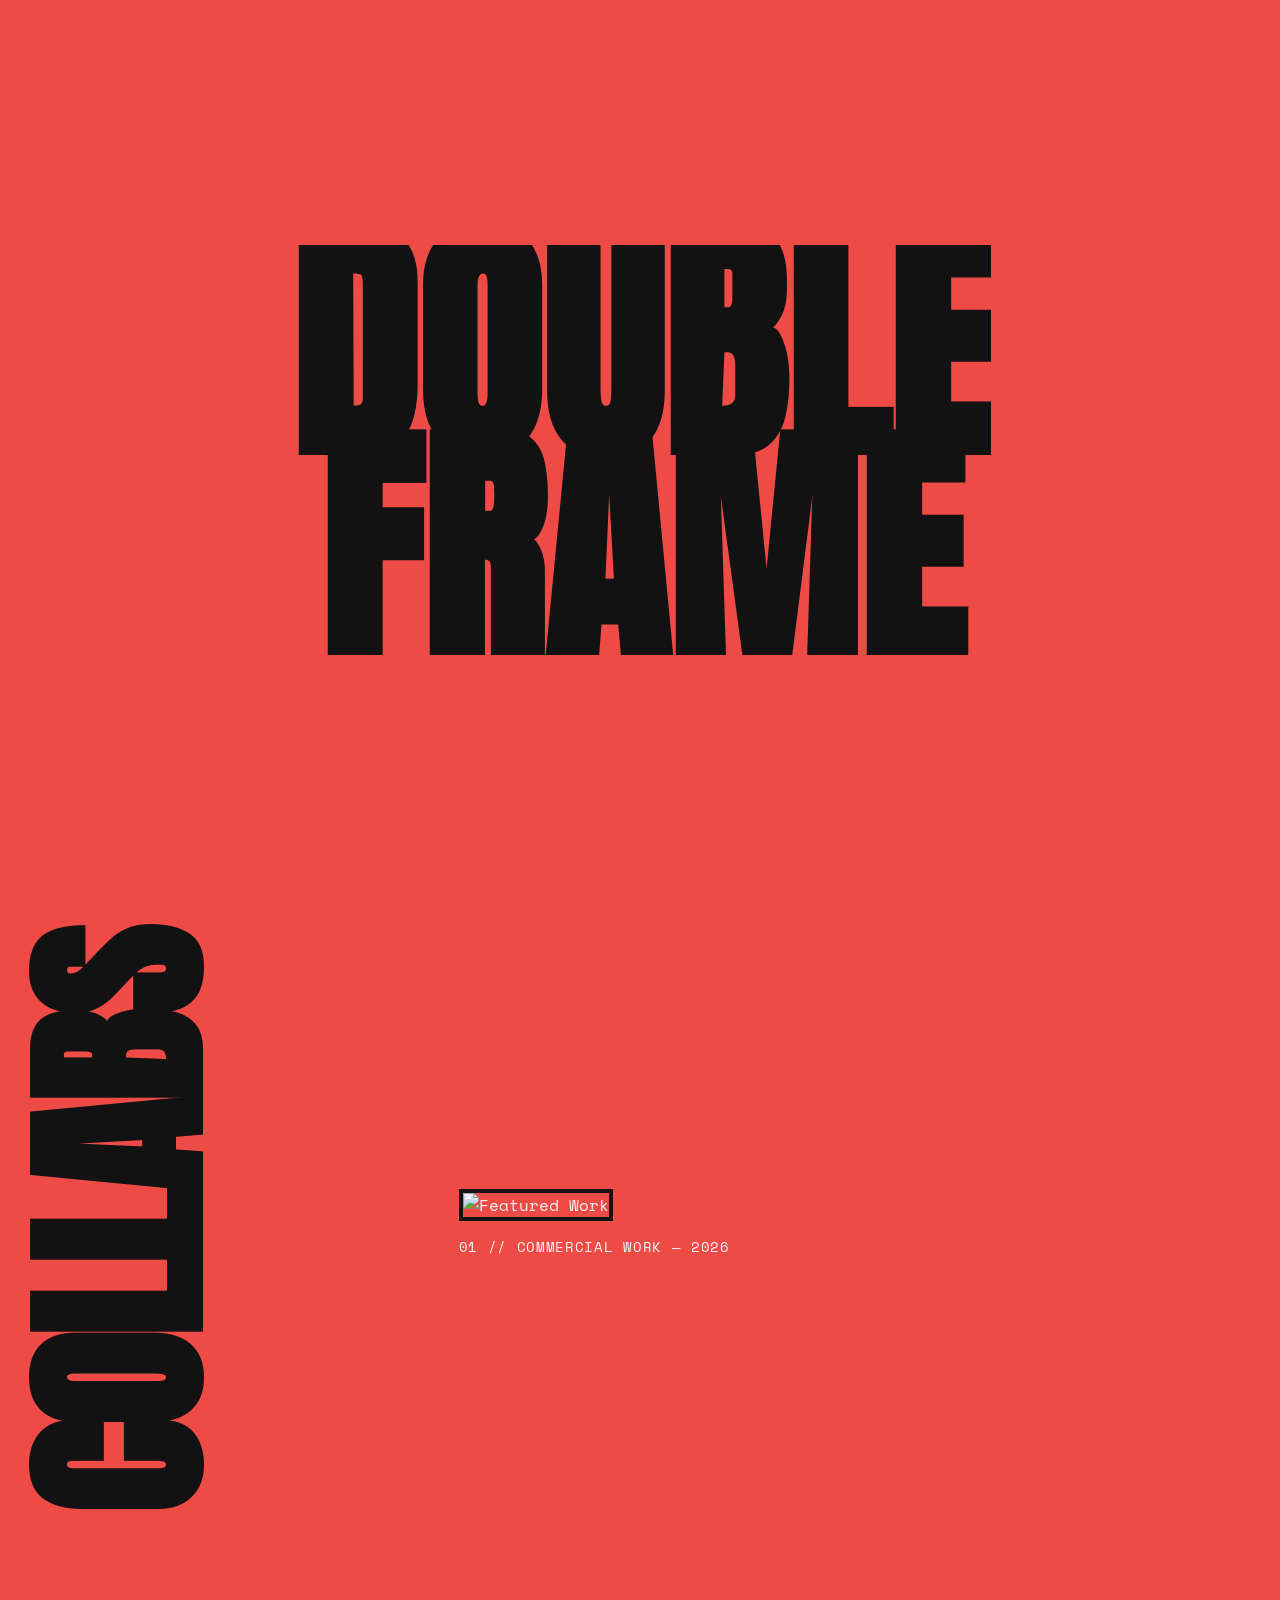
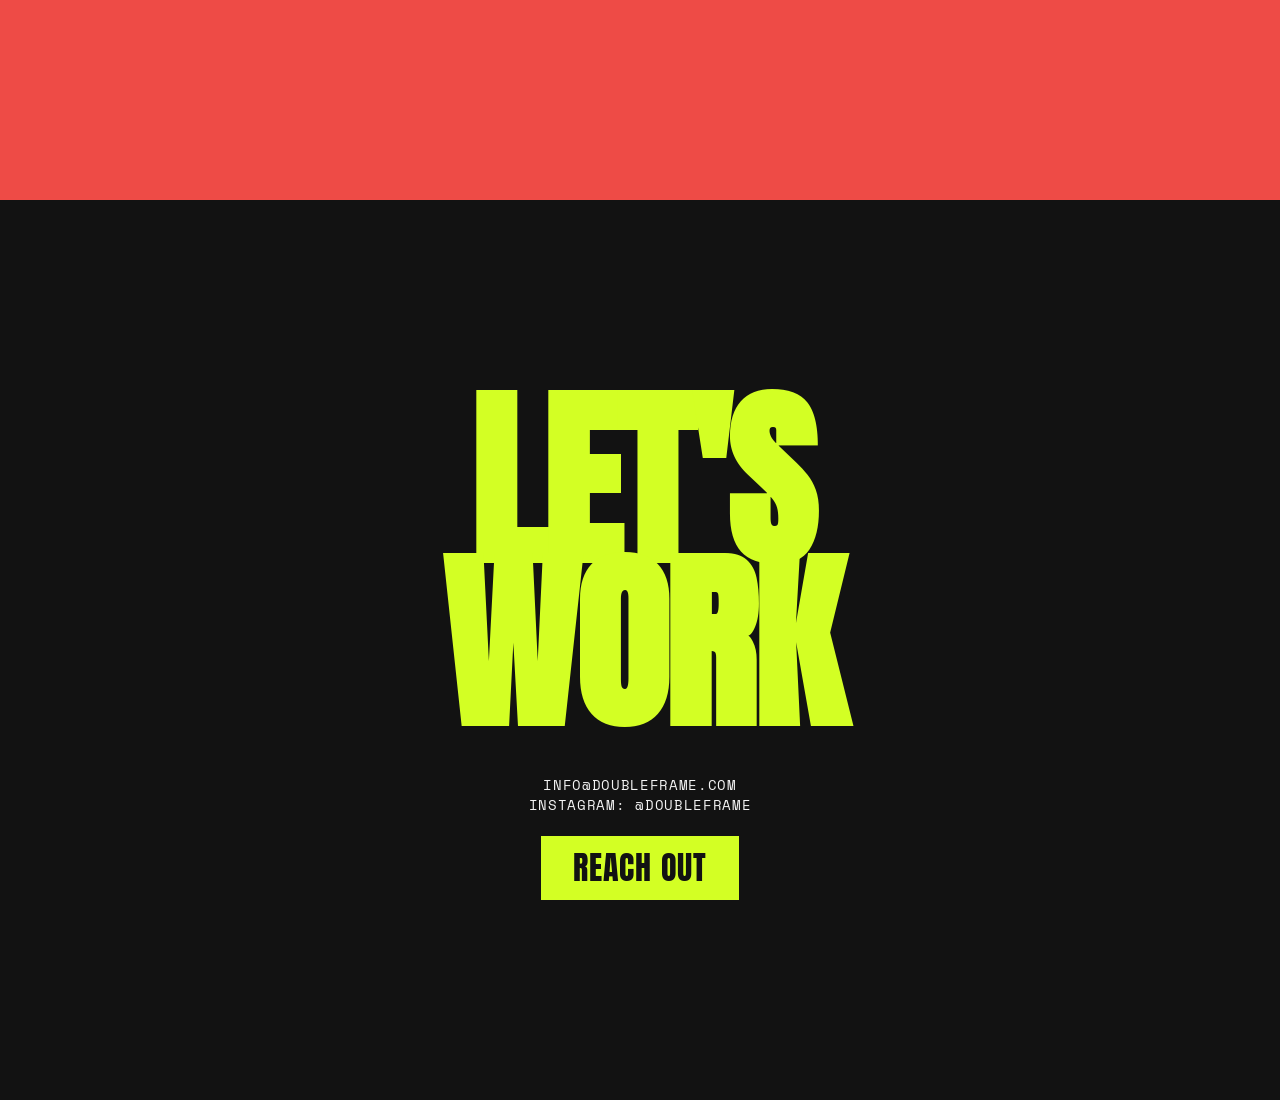
==== commit 08ab0901: "Fix hero section and image" ====
--- a/index.html
+++ b/index.html
@@ -14,14 +14,9 @@
 </head>
 <body>
 
-    <!-- HERO SECTION: Knockout Text Effect -->
+    <!-- HERO SECTION: True Knockout Text Effect -->
     <header id="hero" class="poster-screen">
-        <!-- Text-free background image -->
-        <div class="hero-bg" style="background-image: url('images/hero-bg.jpg');"></div>
-        
-        <div class="hero-knockout-wrapper">
-            <h1 class="knockout-text">DOUBLE<br>FRAME</h1>
-        </div>
+        <h1 class="knockout-text">DOUBLE<br>FRAME</h1>
     </header>
 
     <!-- FEATURED WORK: Lookbook spreads -->
--- a/style.css
+++ b/style.css
@@ -60,32 +60,13 @@
     overflow: hidden;
 }
 
-/* --- HERO KNOCKOUT EFFECT --- */
+/* --- HERO KNOCKOUT EFFECT (FIXED) --- */
 #hero {
-    padding: 0; /* Remove padding so background is flush */
-}
-
-.hero-bg {
-    position: absolute;
-    top: 0;
-    left: 0;
-    width: 100%;
-    height: 100%;
-    background-size: cover;
-    background-position: center;
-    z-index: 1;
-}
-
-.hero-knockout-wrapper {
-    position: relative;
-    z-index: 2;
-    width: 100%;
-    height: 100%;
+    background-color: var(--accent-red); 
     display: flex;
     align-items: center;
     justify-content: center;
-    background-color: var(--accent-red); 
-    mix-blend-mode: multiply; 
+    padding: 0; 
 }
 
 .knockout-text {
@@ -94,8 +75,18 @@
     line-height: 0.8;
     text-transform: uppercase;
     text-align: center;
-    color: #000000; 
     margin: 0;
+    
+    /* The Magic: This puts your photo inside the text */
+    background-color: #121212; /* Fallback if image doesn't load */
+    background-image: url('images/hero-bg.jpg'); 
+    background-size: cover;
+    background-position: center;
+    
+    /* Clips the image to the shape of the letters */
+    background-clip: text;
+    -webkit-background-clip: text;
+    color: transparent; 
 }
 
 /* --- FEATURED WORK --- */
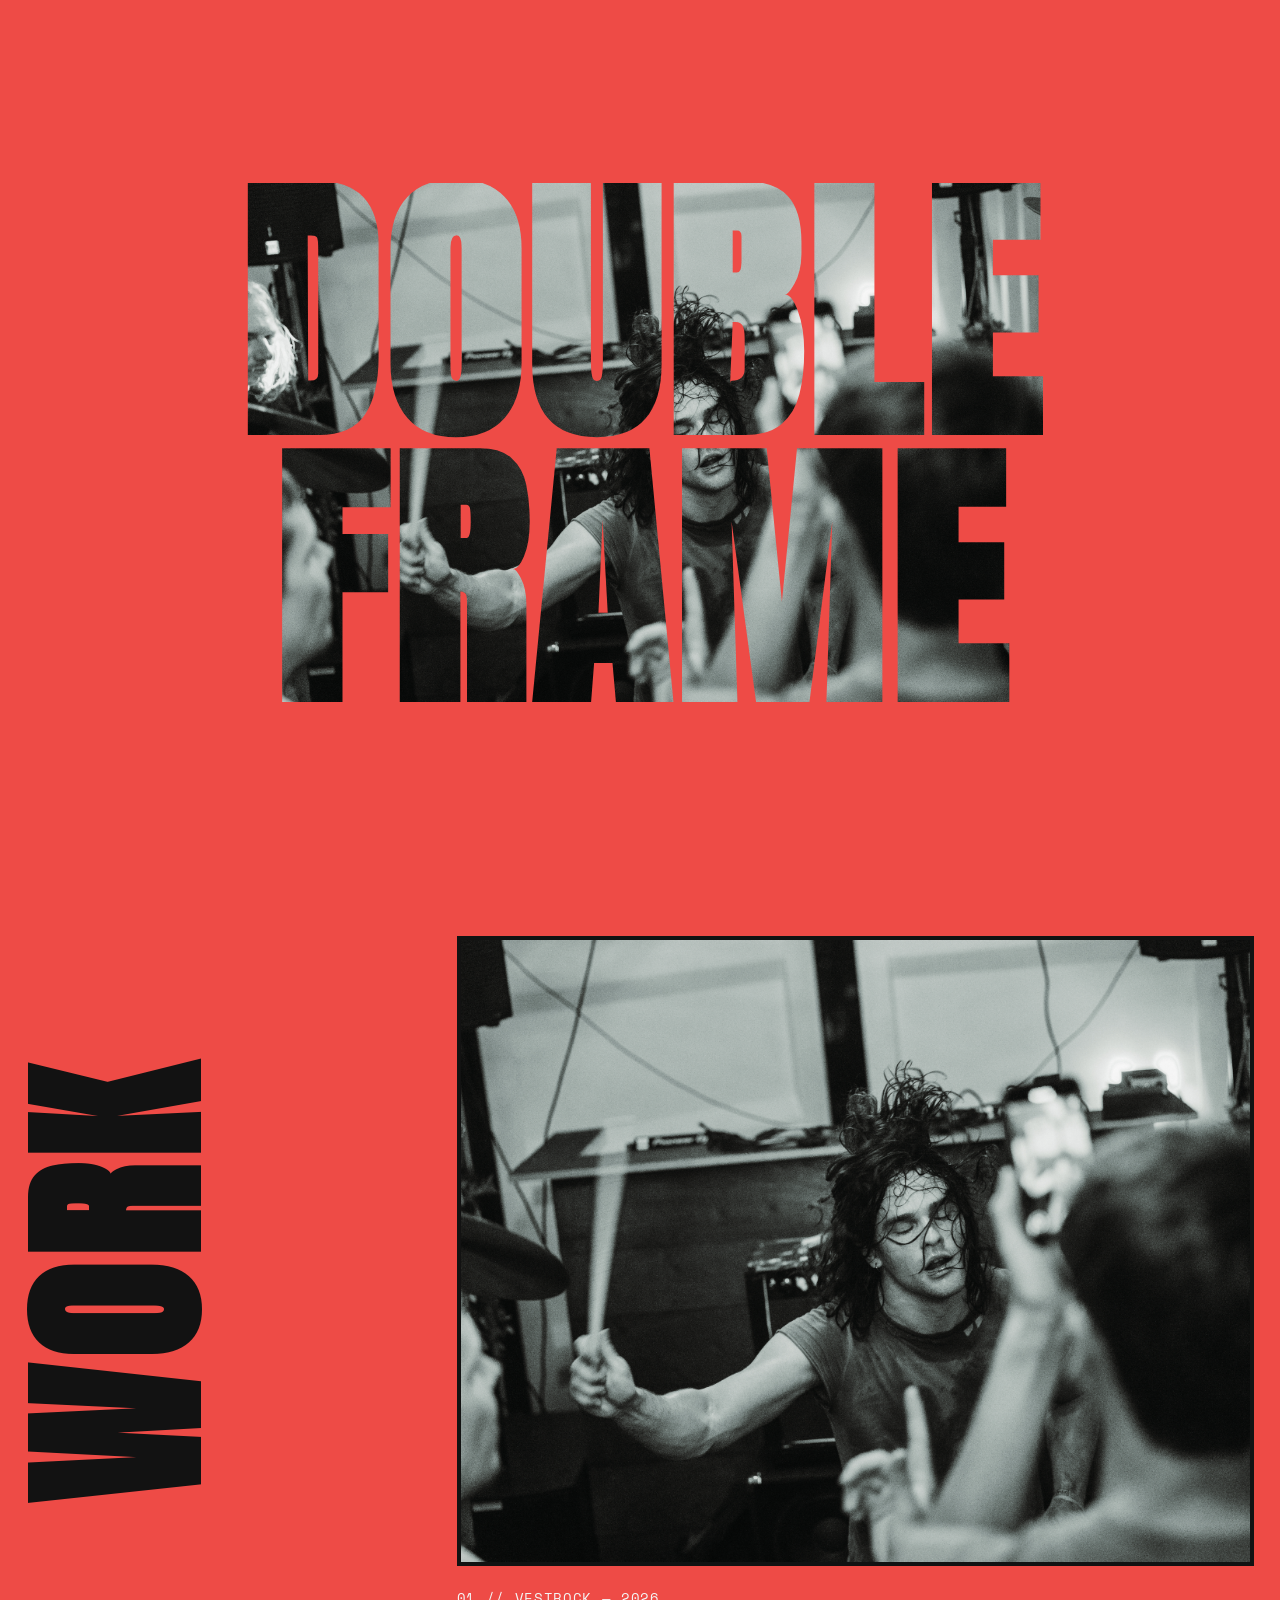
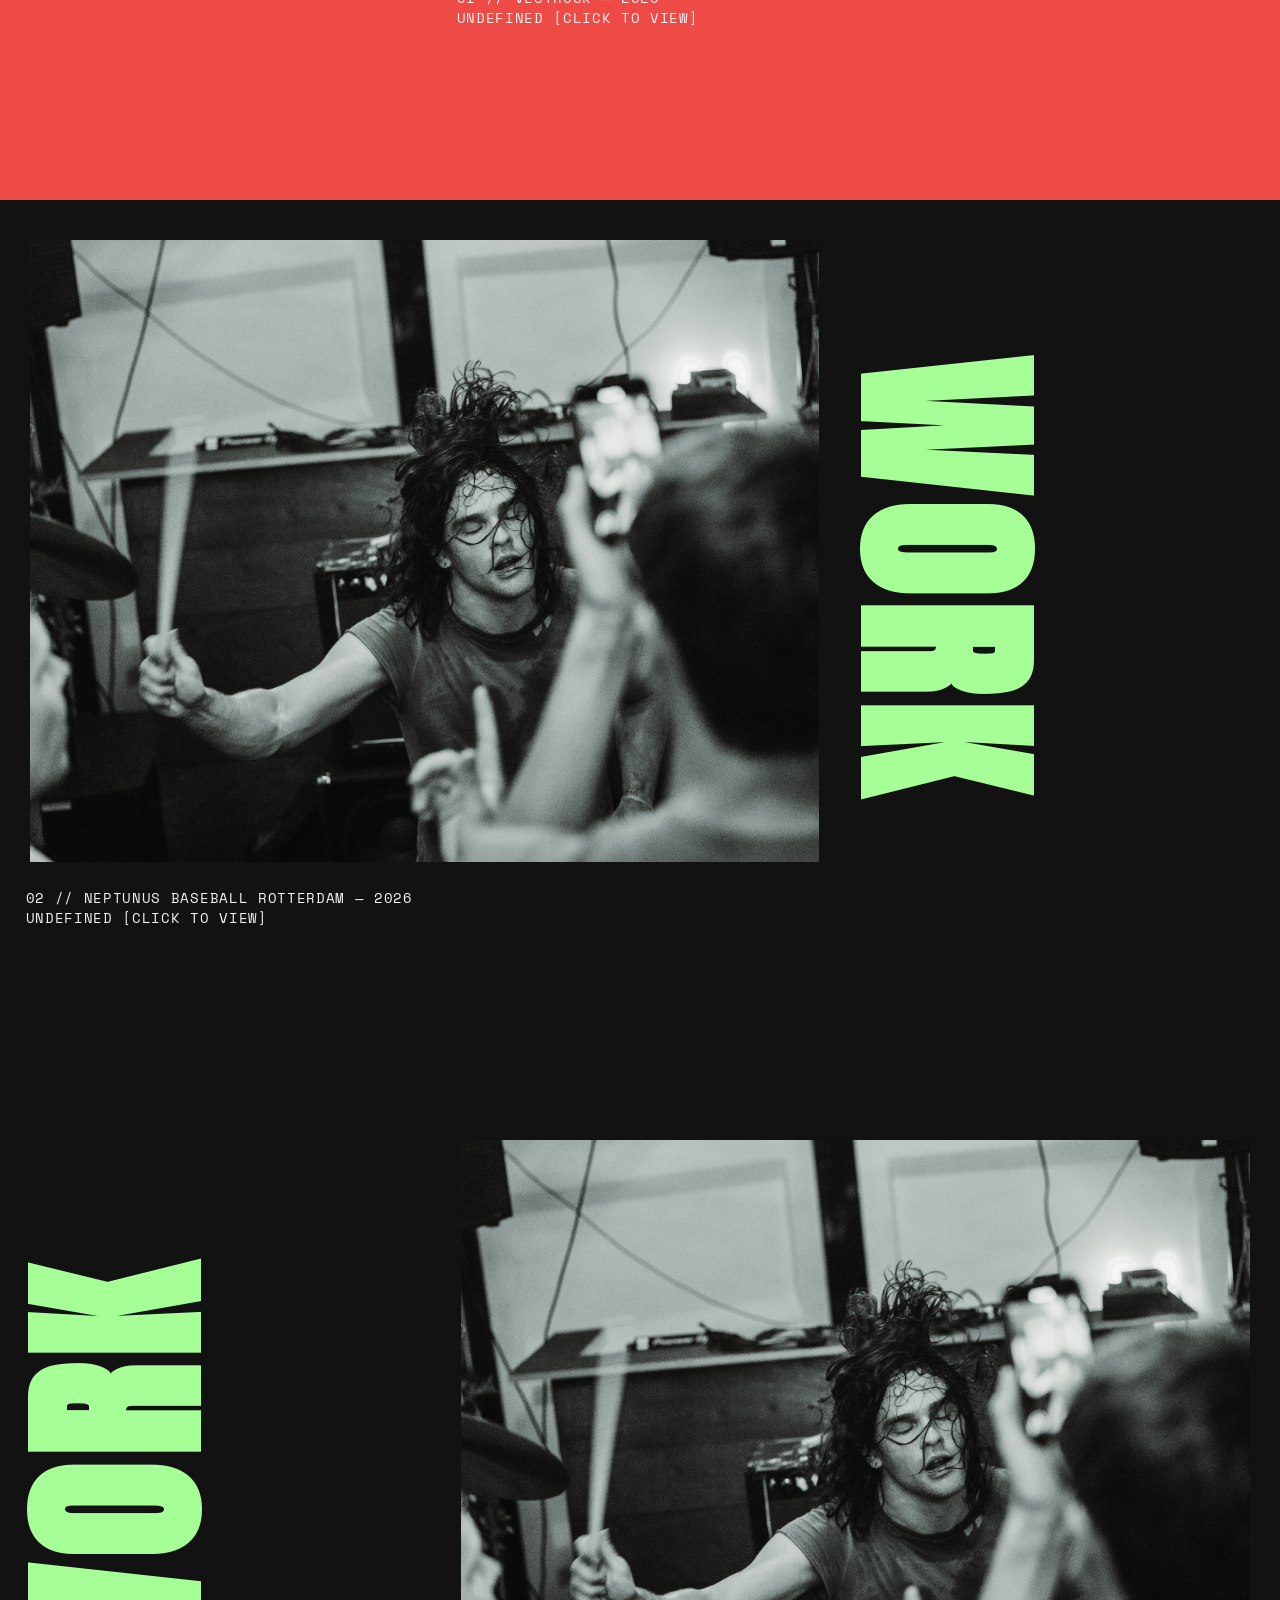
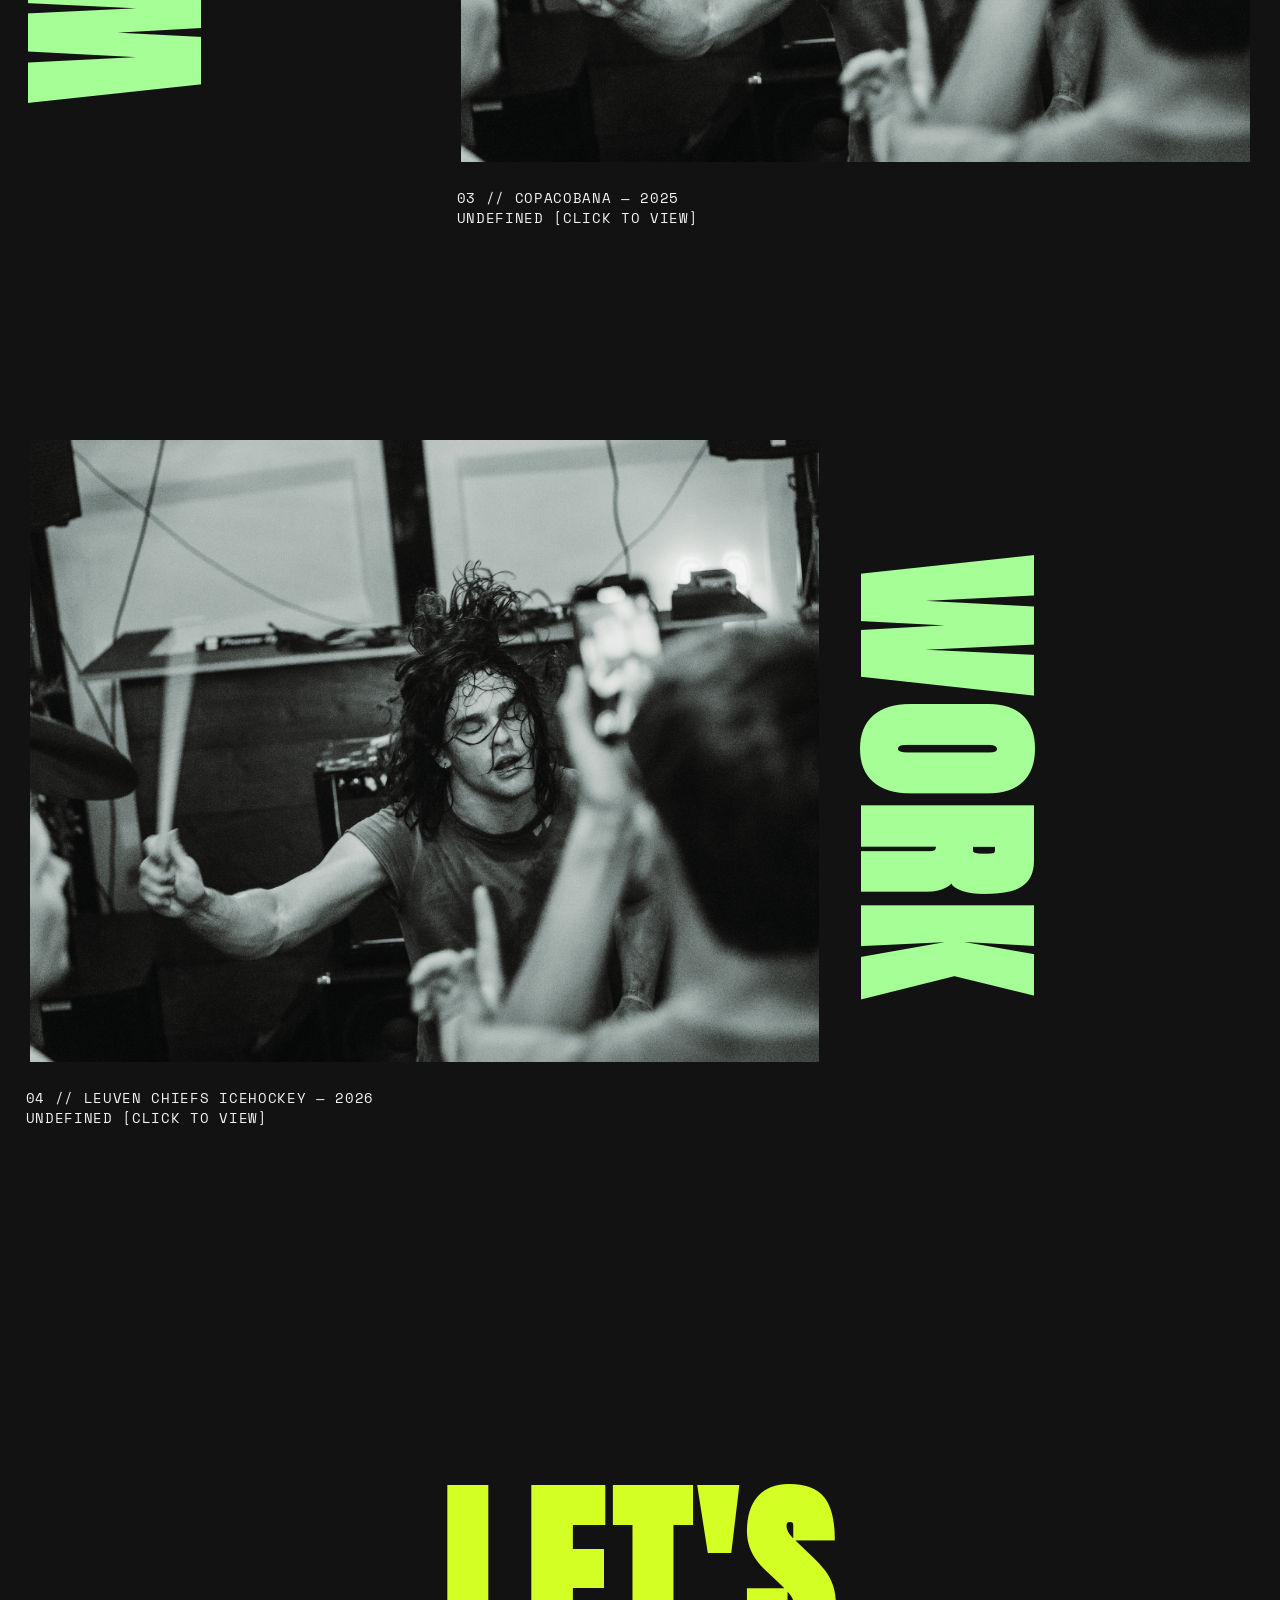
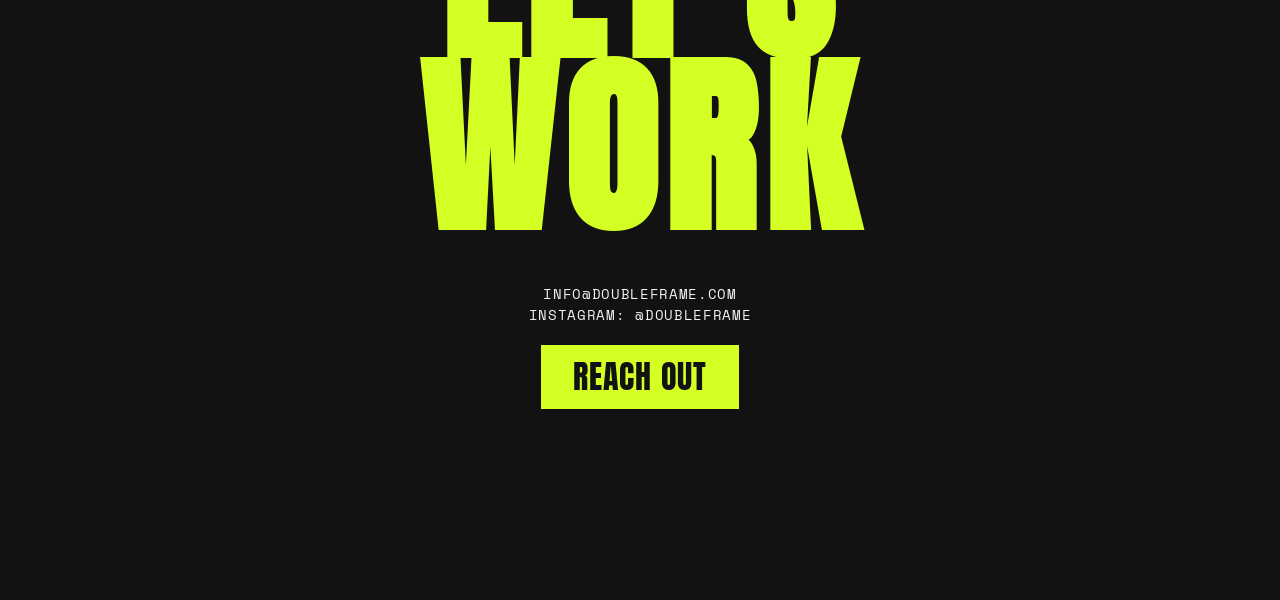
==== commit 6c434dee: "Add portfolio sections" ====
--- a/index.html
+++ b/index.html
@@ -19,18 +19,9 @@
         <h1 class="knockout-text">DOUBLE<br>FRAME</h1>
     </header>
 
-    <!-- FEATURED WORK: Lookbook spreads -->
-    <section id="work" class="bg-red poster-screen">
-        <div class="layout-grid">
-            <div class="col-text">
-                <h2 class="massive-text txt-charcoal sideways-text">COLLABS</h2>
-            </div>
-            <div class="col-media">
-                <img src="images/project1.jpg" alt="Featured Work" class="project-img">
-                <p class="metadata txt-white mt-1">01 // COMMERCIAL WORK — 2026</p>
-            </div>
-        </div>
-    </section>
+    <!-- DYNAMIC COLLABS CONTAINER -->
+    <!-- app.js will inject the portfolio sections here automatically -->
+    <div id="collabs-container"></div>
 
     <!-- CONTACT / FOOTER -->
     <footer id="contact" class="bg-charcoal poster-screen footer-layout">
@@ -43,5 +34,20 @@
         </div>
     </footer>
 
+    <!-- FULL SCREEN LIGHTBOX -->
+    <div id="lightbox" class="lightbox-overlay hidden">
+        <button class="lightbox-close massive-text txt-white">&times;</button>
+        <div class="lightbox-content">
+            <img id="lightbox-img" src="" alt="Gallery Image">
+        </div>
+        <div class="lightbox-controls massive-text">
+            <button id="lightbox-prev" class="txt-mint">&larr;</button>
+            <button id="lightbox-next" class="txt-mint">&rarr;</button>
+        </div>
+    </div>
+
+    <!-- SCRIPTS -->
+    <script src="data.js"></script>
+    <script src="app.js"></script>
 </body>
 </html>
--- a/style.css
+++ b/style.css
@@ -1,3 +1,9 @@
+/* --- SCROLL SNAPPING --- */
+html {
+    scroll-snap-type: y mandatory;
+    scroll-behavior: smooth; 
+}
+
 /* --- VARIABLES --- */
 :root {
     --bg-charcoal: #121212;
@@ -21,7 +27,7 @@
     background-color: var(--bg-charcoal);
     color: var(--text-white);
     font-family: var(--font-meta);
-    overflow-x: hidden;
+    overflow-x: hidden; 
 }
 
 /* --- UTILITY CLASSES --- */
@@ -37,8 +43,8 @@
 .massive-text {
     font-family: var(--font-header);
     font-size: clamp(5rem, 15vw, 12rem);
-    line-height: 0.85;
-    letter-spacing: -0.02em;
+    line-height: 0.9; /* Slightly looser leading */
+    letter-spacing: 0.04em; /* Adds breathing room between letters */
     text-transform: uppercase;
     margin: 0;
 }
@@ -56,34 +62,38 @@
     width: 100%;
     position: relative;
     display: flex;
-    padding: 2rem;
+    padding: 4vh 2vw; 
     overflow: hidden;
-}
-
-/* --- HERO KNOCKOUT EFFECT (FIXED) --- */
+    
+    /* Scroll Snapping */
+    scroll-snap-align: start;
+    scroll-snap-stop: always;
+}
+
+/* --- HERO KNOCKOUT EFFECT --- */
 #hero {
     background-color: var(--accent-red); 
     display: flex;
     align-items: center;
     justify-content: center;
-    padding: 0; 
+    padding: 0 !important; 
 }
 
 .knockout-text {
     font-family: var(--font-header);
-    font-size: clamp(6rem, 20vw, 18rem);
-    line-height: 0.8;
+    font-size: 22vw; /* Scaled down from 29vw */
+    line-height: 0.95; 
+    letter-spacing: 0.02em; /* Prevents the knockout text from gluing together */
     text-transform: uppercase;
     text-align: center;
     margin: 0;
+    white-space: nowrap; 
     
-    /* The Magic: This puts your photo inside the text */
-    background-color: #121212; /* Fallback if image doesn't load */
-    background-image: url('images/hero-bg.jpg'); 
+    background-color: #121212; 
+    background-image: url('./images/hero-bg.webp'); 
     background-size: cover;
     background-position: center;
     
-    /* Clips the image to the shape of the letters */
     background-clip: text;
     -webkit-background-clip: text;
     color: transparent; 
@@ -147,4 +157,77 @@
         transform: none;
         margin-bottom: 2rem;
     }
+    .knockout-text {
+        font-size: 32vw; /* Ensures text stays massive on mobile */
+    }
+}
+
+/* --- LIGHTBOX STYLES --- */
+.lightbox-overlay {
+    position: fixed;
+    top: 0;
+    left: 0;
+    width: 100vw;
+    height: 100vh;
+    background-color: rgba(18, 18, 18, 0.95);
+    z-index: 9999;
+    display: flex;
+    flex-direction: column;
+    align-items: center;
+    justify-content: center;
+    opacity: 1;
+    transition: opacity 0.3s ease;
+}
+
+.lightbox-overlay.hidden {
+    opacity: 0;
+    pointer-events: none;
+}
+
+.lightbox-close {
+    position: absolute;
+    top: 2rem;
+    right: 3rem;
+    background: none;
+    border: none;
+    font-size: 4rem;
+    cursor: pointer;
+    z-index: 10000;
+}
+
+.lightbox-content {
+    width: 80vw;
+    height: 70vh;
+    display: flex;
+    justify-content: center;
+    align-items: center;
+}
+
+#lightbox-img {
+    max-width: 100%;
+    max-height: 100%;
+    object-fit: contain;
+}
+
+.lightbox-controls {
+    position: absolute;
+    bottom: 3rem;
+    display: flex;
+    gap: 4rem;
+}
+
+.lightbox-controls button {
+    background: none;
+    border: none;
+    cursor: pointer;
+    font-size: 4rem;
+    transition: transform 0.2s;
+}
+
+.lightbox-controls button:hover {
+    transform: scale(1.1);
+}
+
+.cursor-pointer {
+    cursor: pointer;
 }
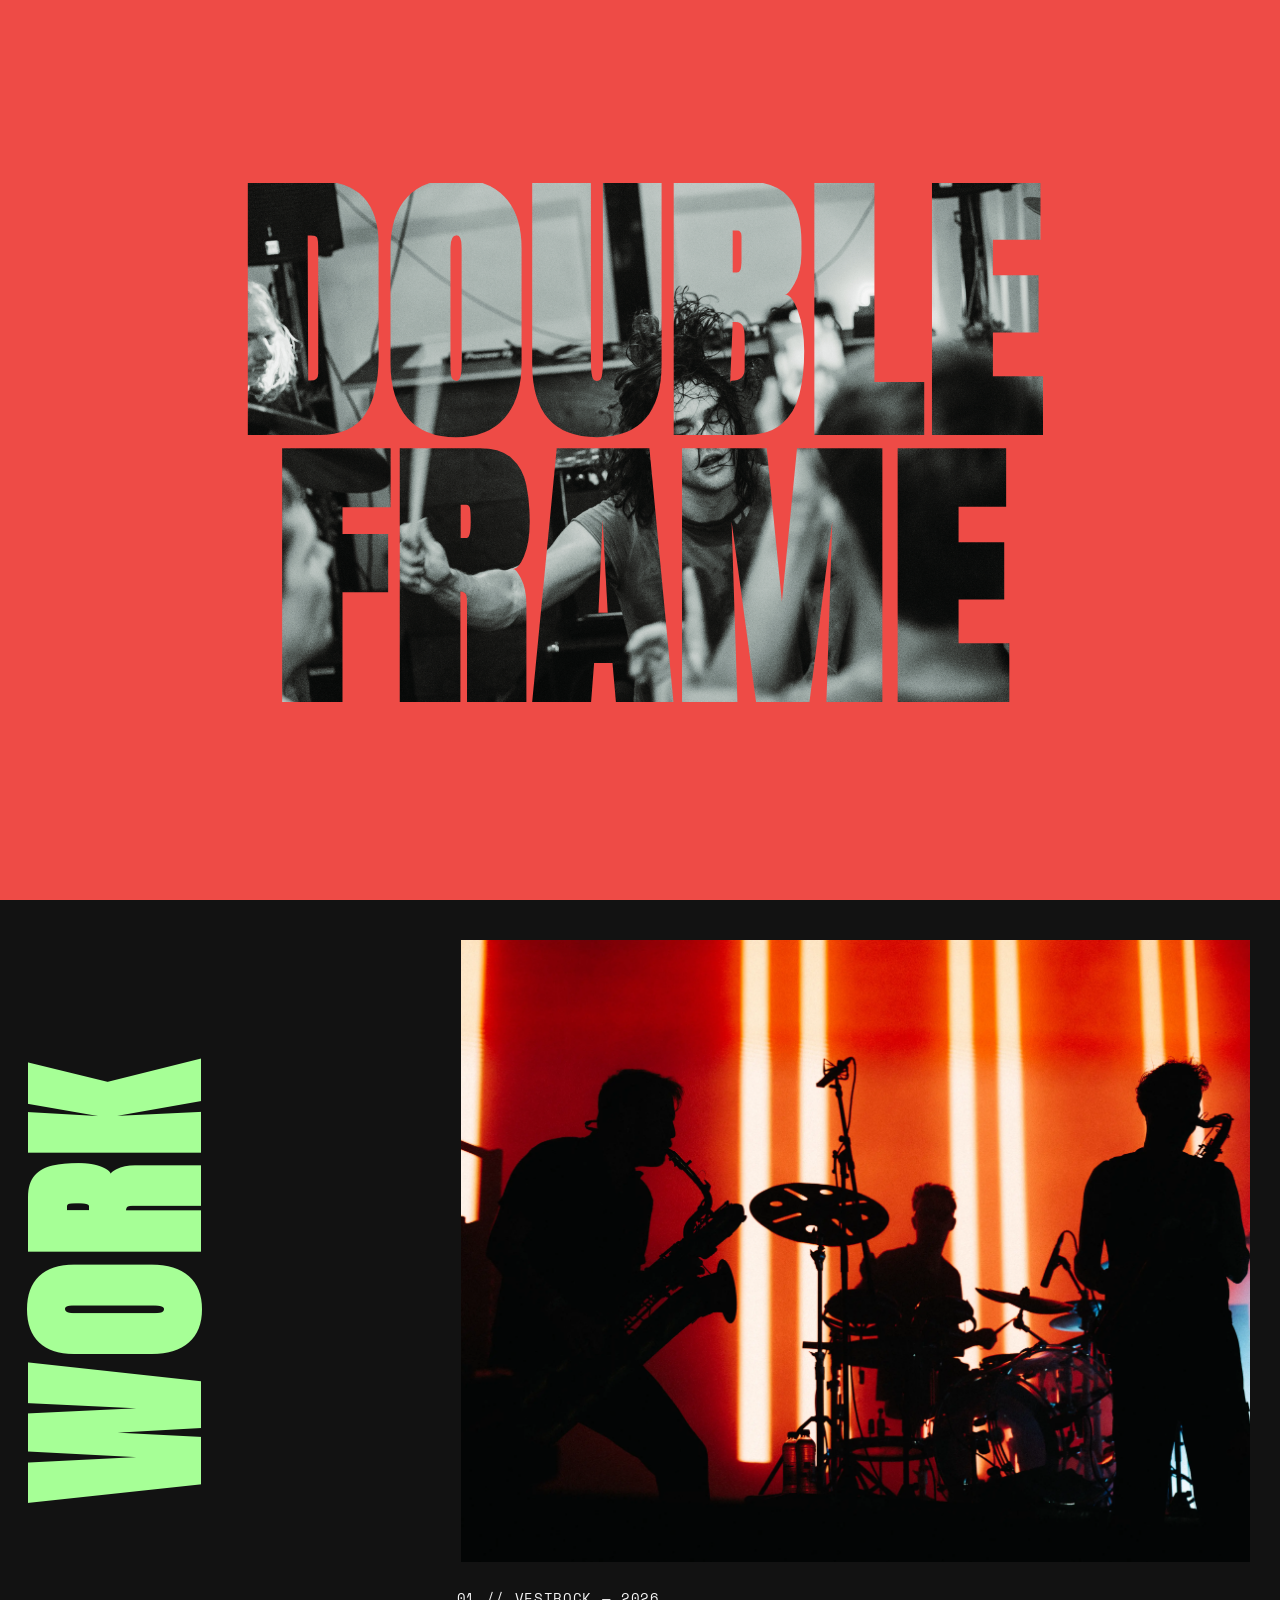
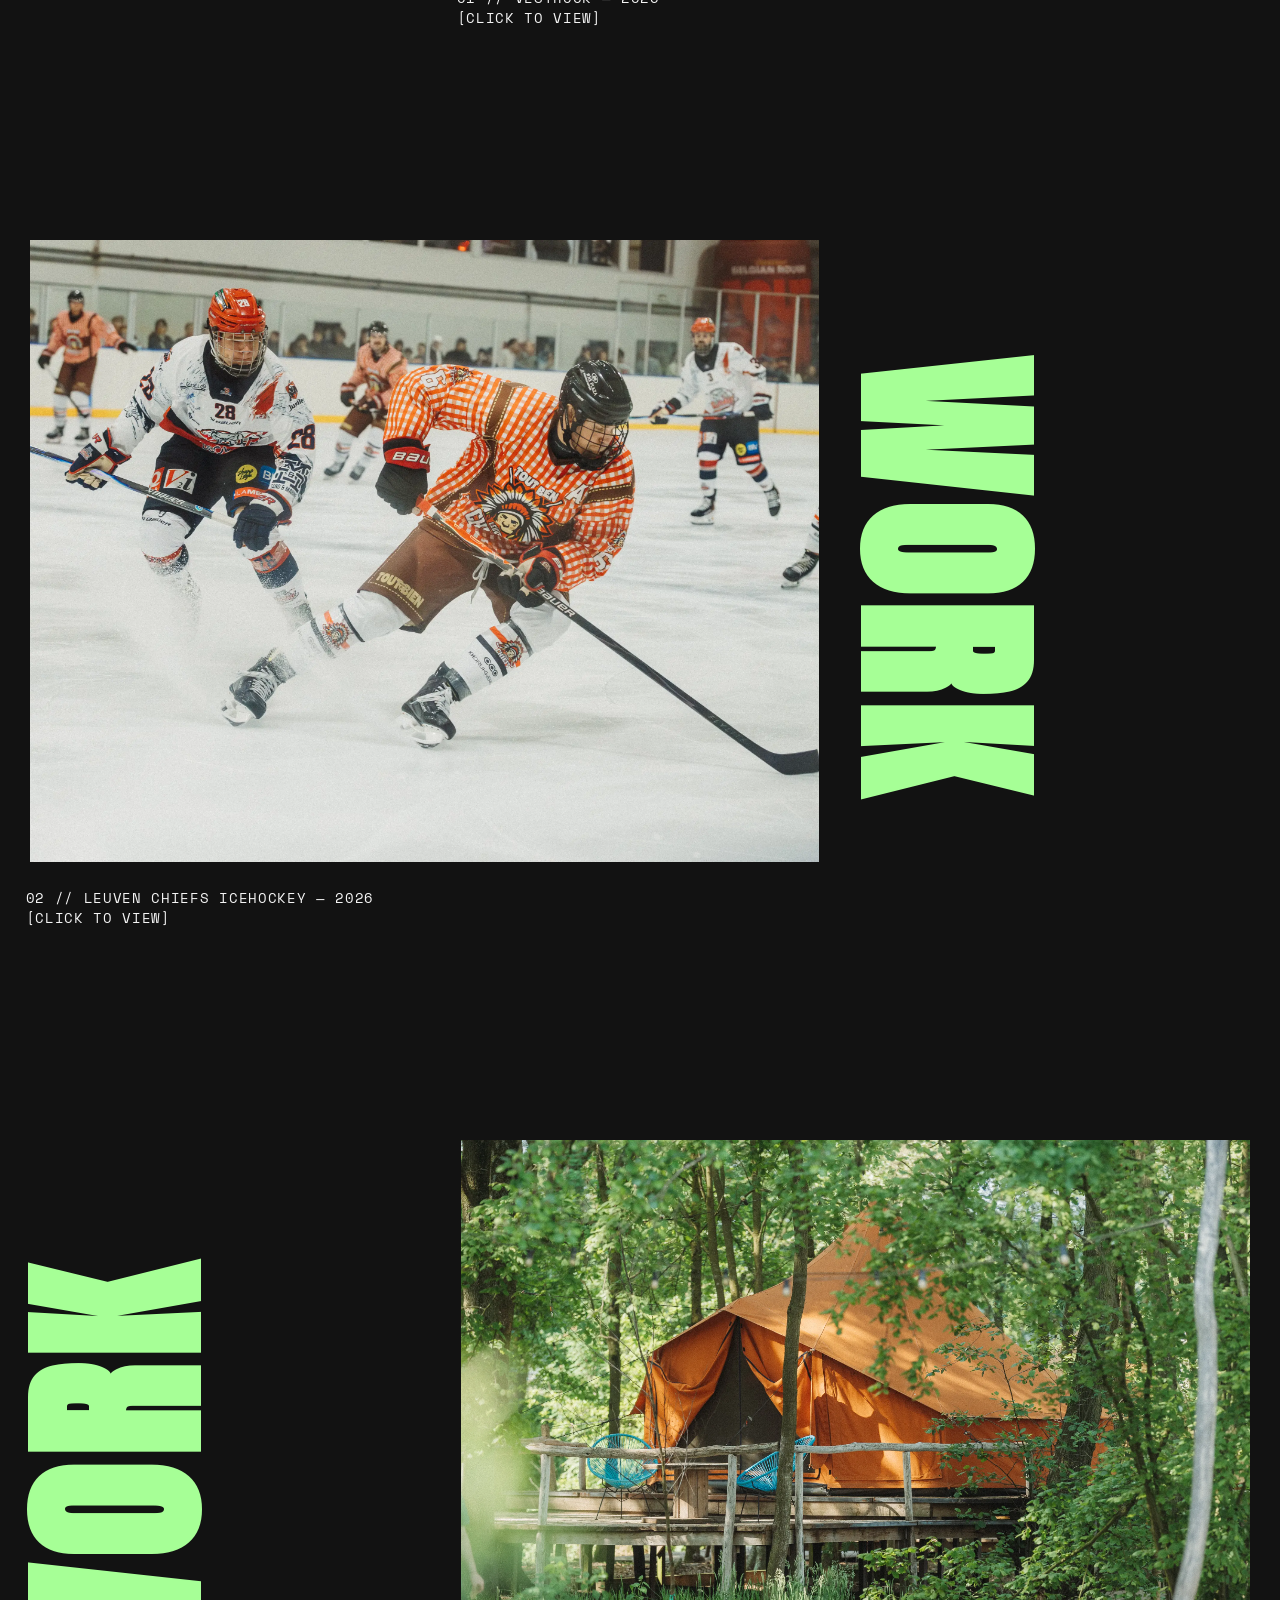
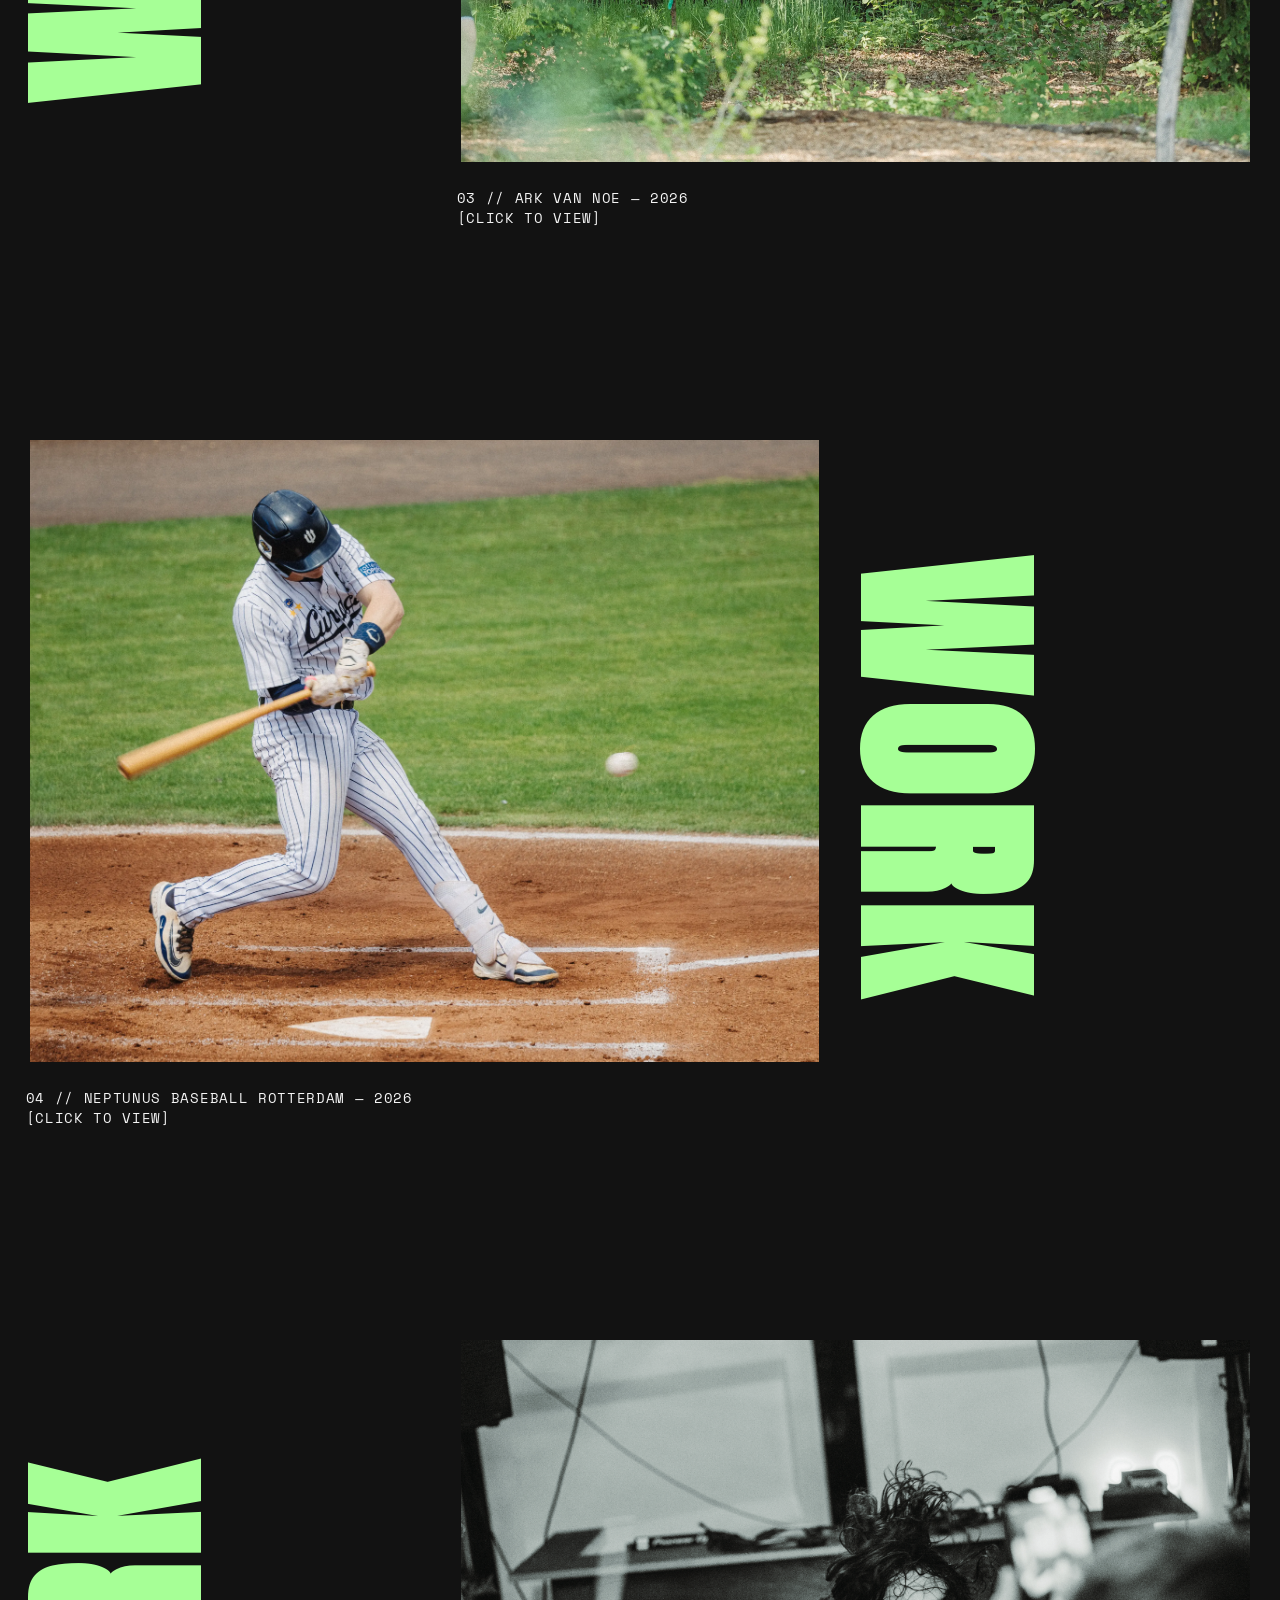
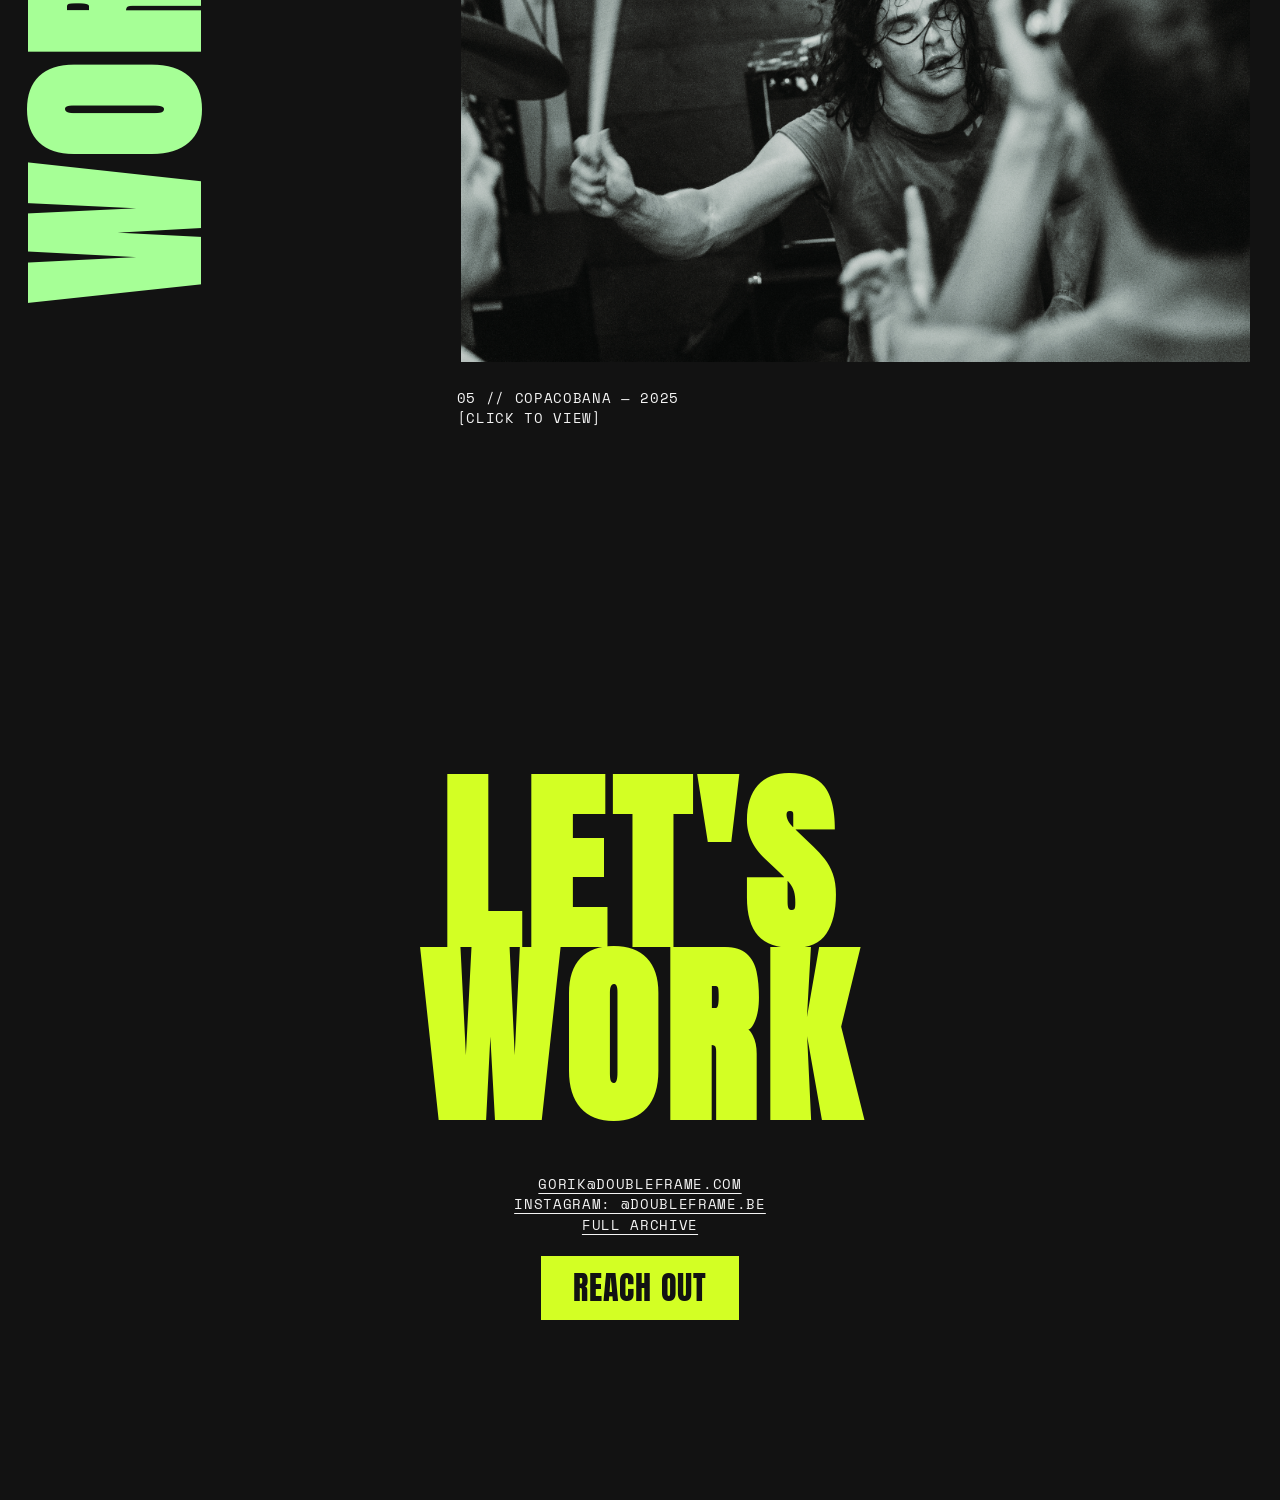
==== commit 2cfe9f71: "add hero images" ====
--- a/index.html
+++ b/index.html
@@ -27,10 +27,11 @@
     <footer id="contact" class="bg-charcoal poster-screen footer-layout">
         <h2 class="massive-text txt-chartreuse">LET'S<br>WORK</h2>
         <div class="contact-details metadata txt-white">
-            <p>INFO@DOUBLEFRAME.COM</p>
-            <p>INSTAGRAM: @DOUBLEFRAME</p>
+            <p><a href="mailto:gorik@doubleframe.com">GORIK@DOUBLEFRAME.COM</a></p>
+            <p><a href="https://www.instagram.com/doubleframe.be/" target="_blank">INSTAGRAM: @DOUBLEFRAME.BE</a></p>
+            <p><a href="https://doubleframe.myportfolio.com/" target="_blank">FULL ARCHIVE</a></p>
             <br>
-            <a href="mailto:info@doubleframe.com" class="btn">REACH OUT</a>
+            <a href="mailto:gorik@doubleframe.com" class="btn">REACH OUT</a>
         </div>
     </footer>
 
--- a/style.css
+++ b/style.css
@@ -27,7 +27,7 @@
     background-color: var(--bg-charcoal);
     color: var(--text-white);
     font-family: var(--font-meta);
-    overflow-x: hidden; 
+    overflow-x: clip; 
 }
 
 /* --- UTILITY CLASSES --- */
@@ -60,14 +60,15 @@
 .poster-screen {
     min-height: 100vh;
     width: 100%;
-    position: relative;
     display: flex;
     padding: 4vh 2vw; 
     overflow: hidden;
     
-    /* Scroll Snapping */
+    /* Magnetic Snapping (Kept) */
     scroll-snap-align: start;
     scroll-snap-stop: always;
+    
+    /* REMOVED: position: sticky, top: 0, and box-shadow */
 }
 
 /* --- HERO KNOCKOUT EFFECT --- */
@@ -230,4 +231,18 @@
 
 .cursor-pointer {
     cursor: pointer;
+}
+
+/* --- FOOTER TEXT LINKS --- */
+.contact-details p a {
+    color: var(--text-white);
+    text-decoration: underline;
+    text-underline-offset: 4px; /* Drops the underline down slightly for a cleaner look */
+    text-decoration-thickness: 1px;
+    transition: color 0.2s ease, text-decoration-color 0.2s ease;
+}
+
+.contact-details p a:hover {
+    color: var(--accent-mint); /* Changes to your mint green on hover */
+    text-decoration-color: var(--accent-mint);
 }
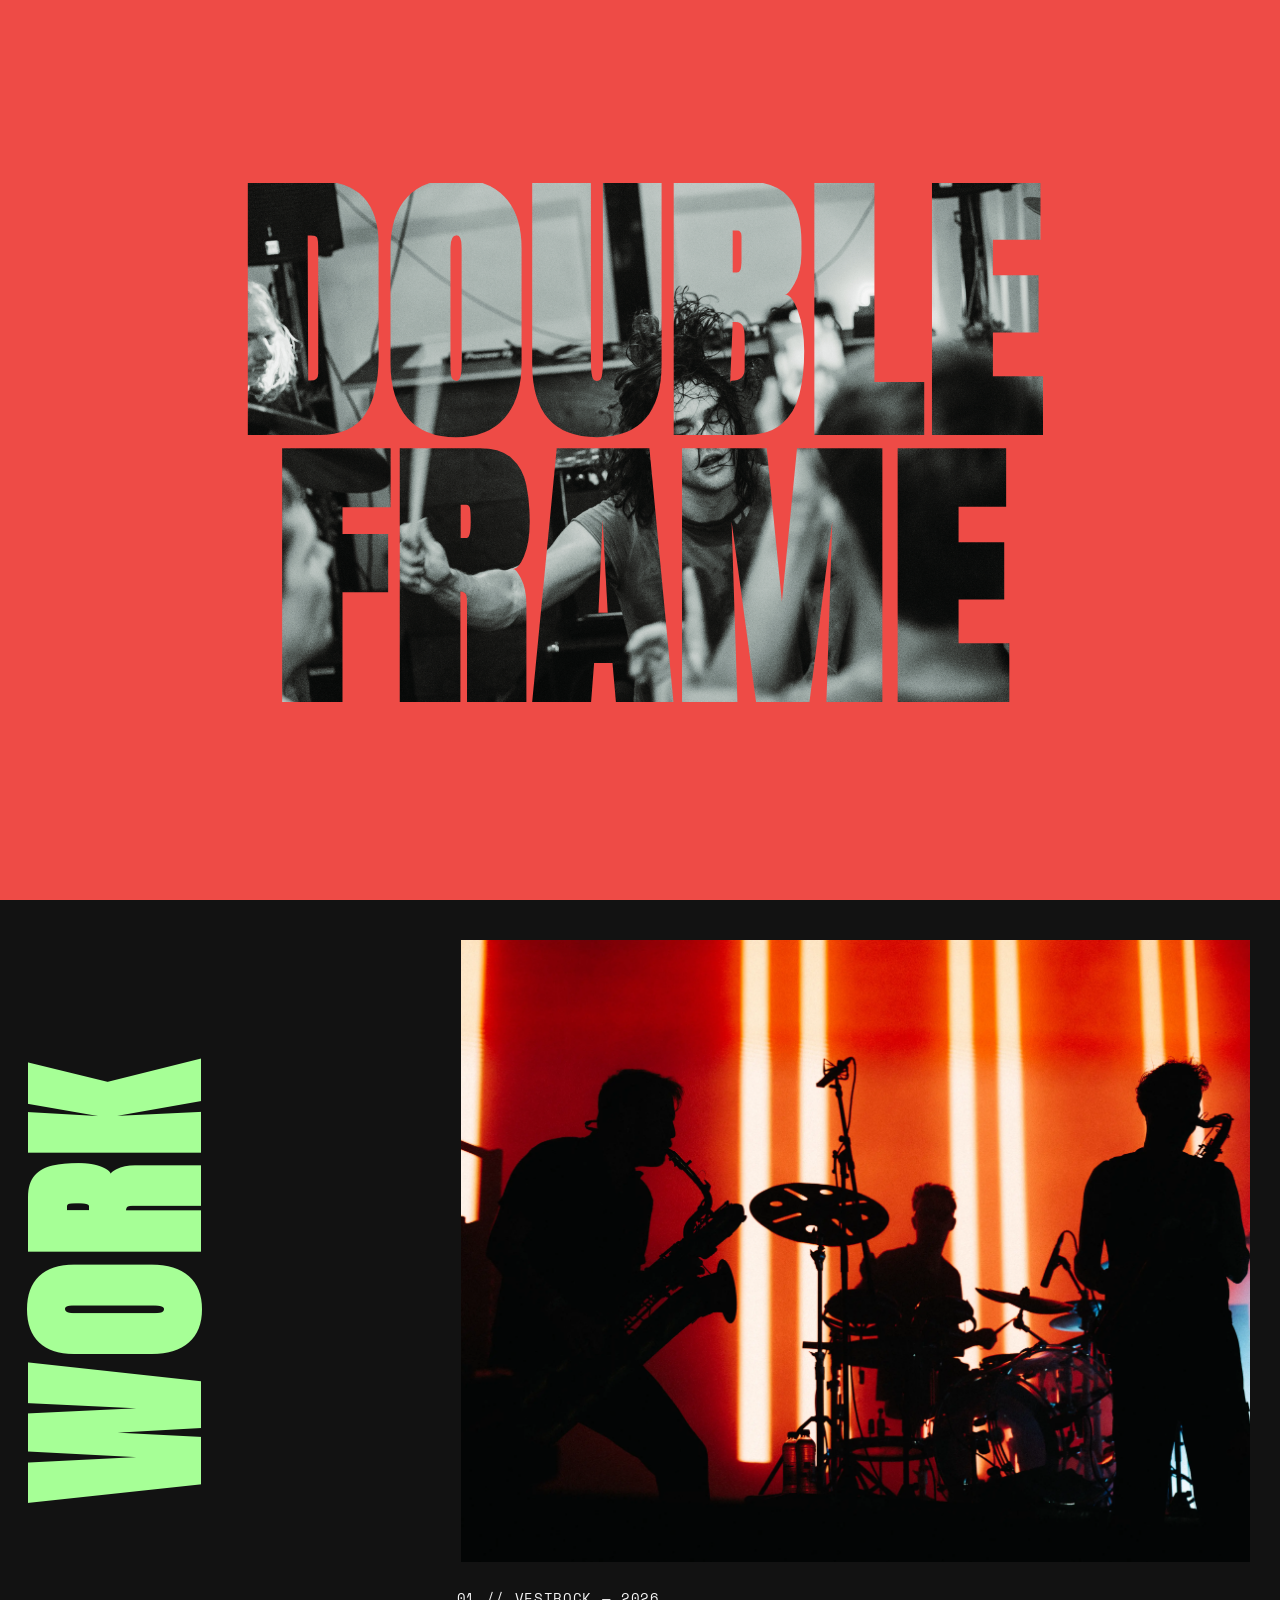
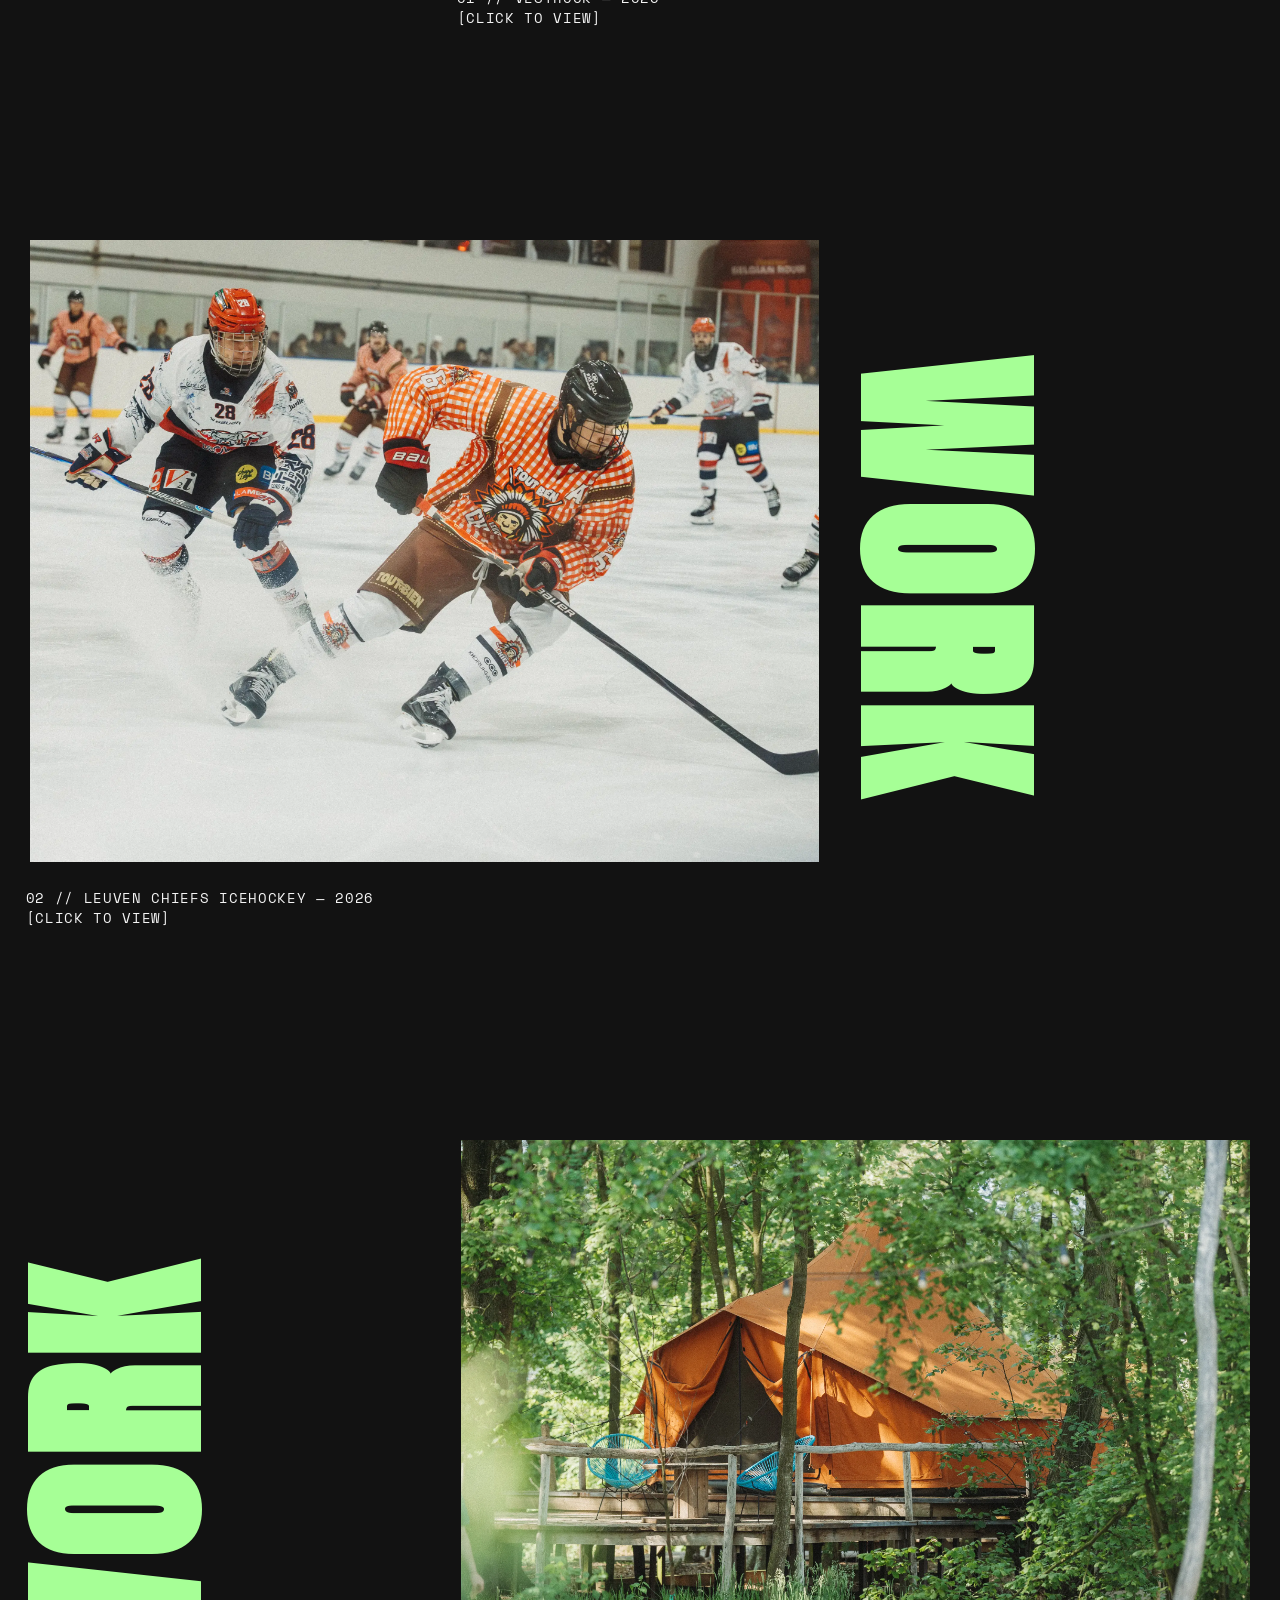
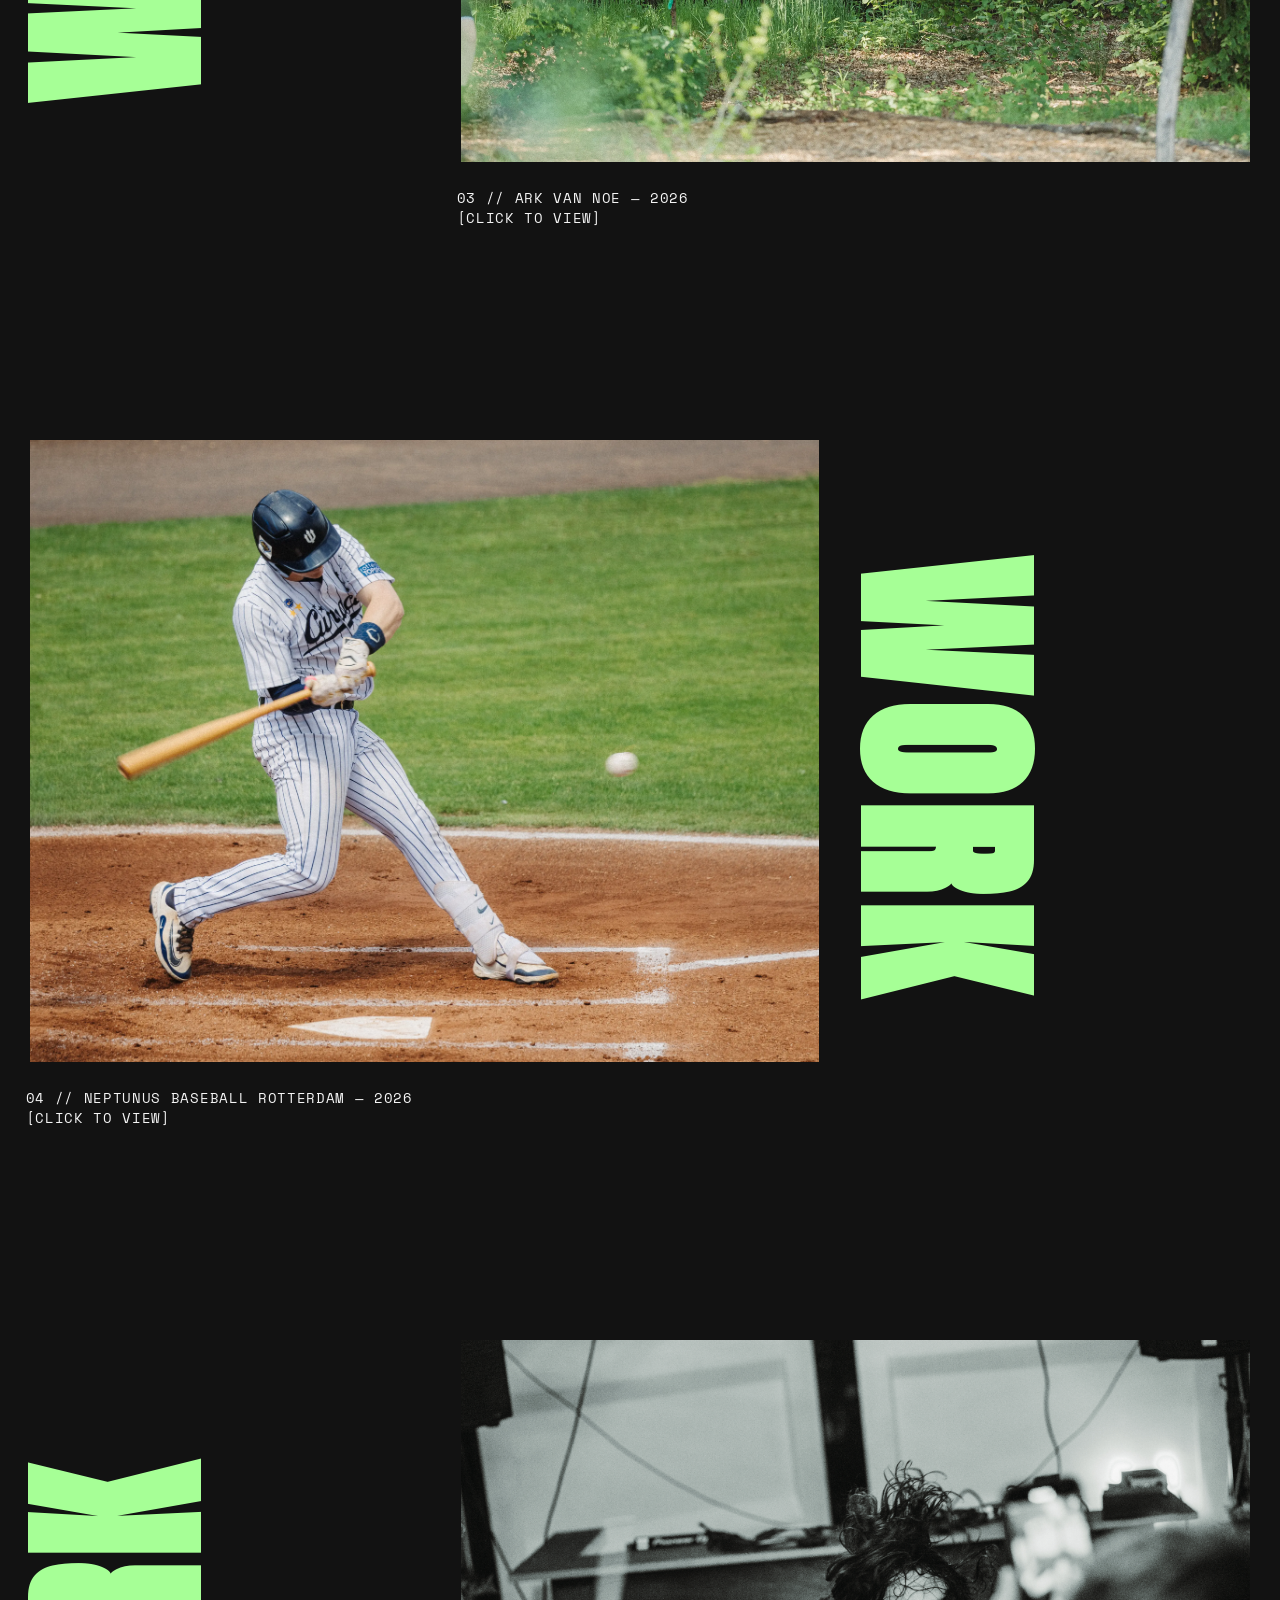
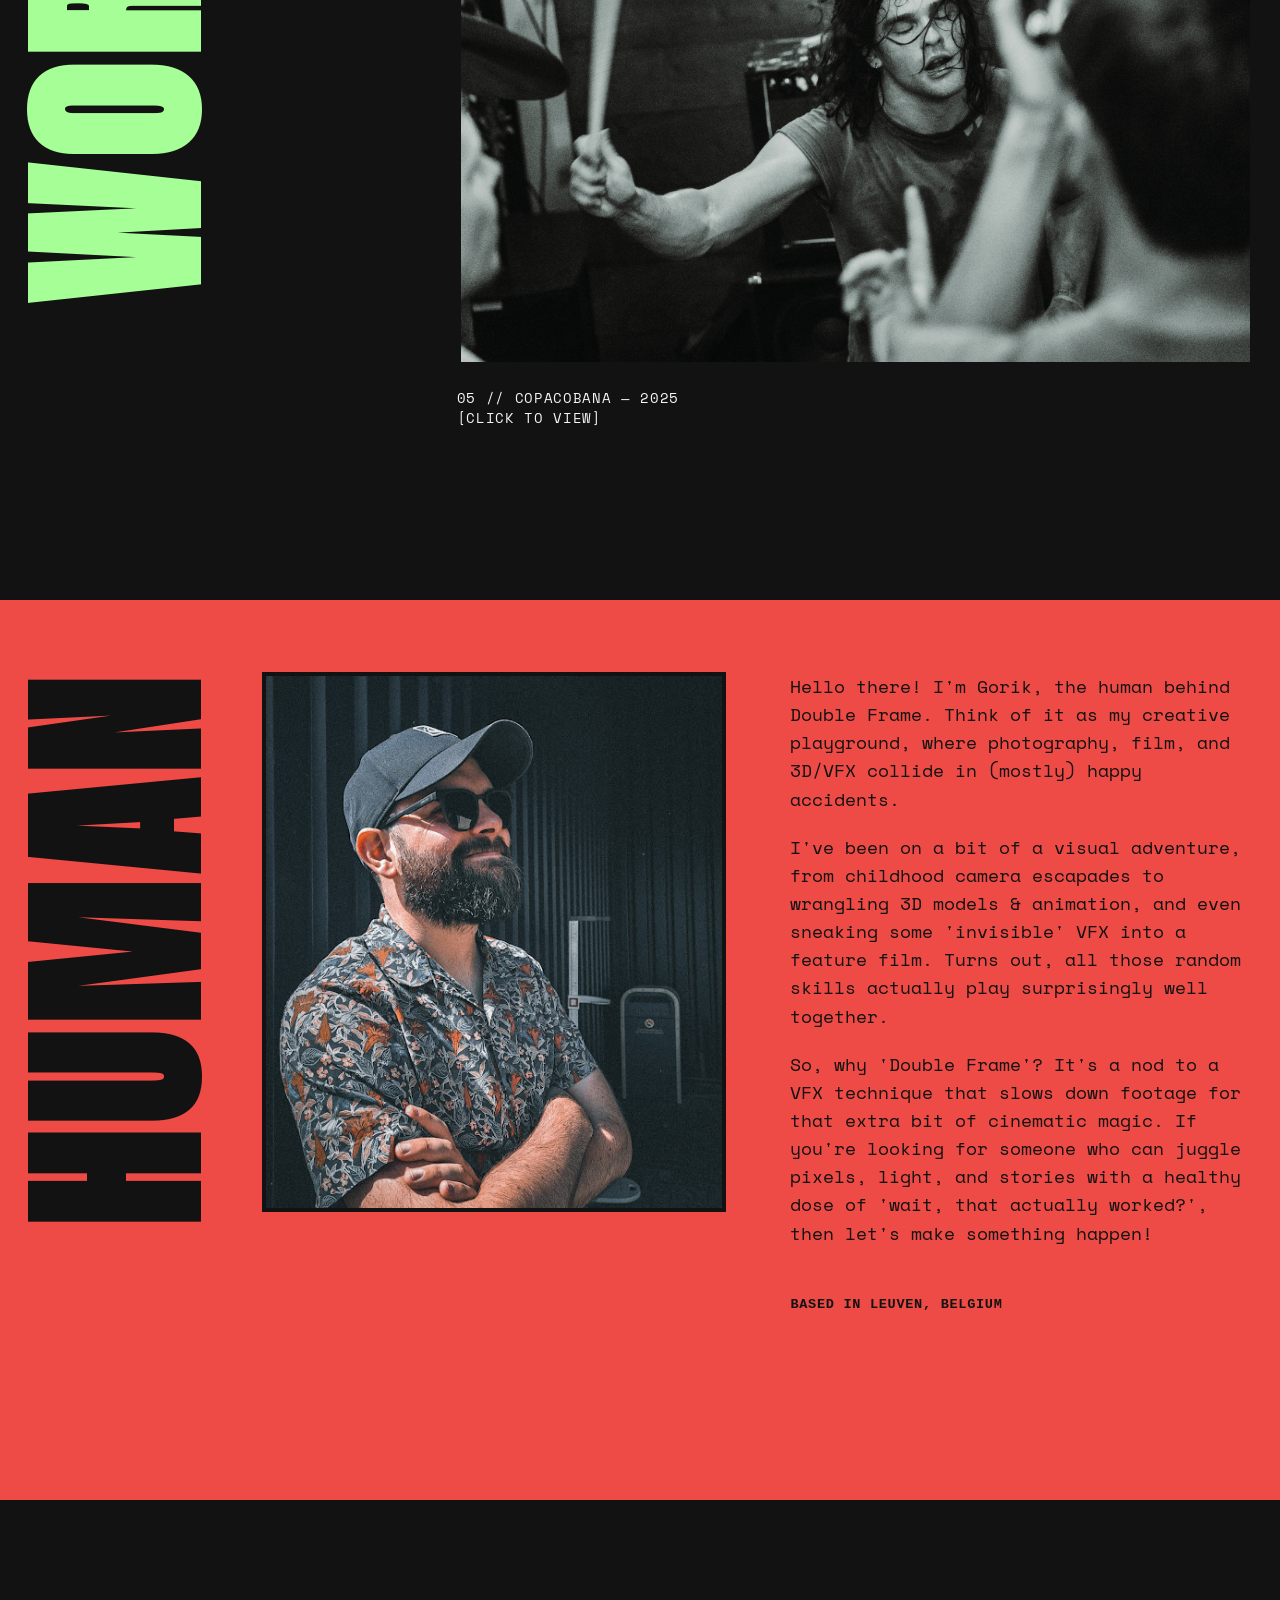
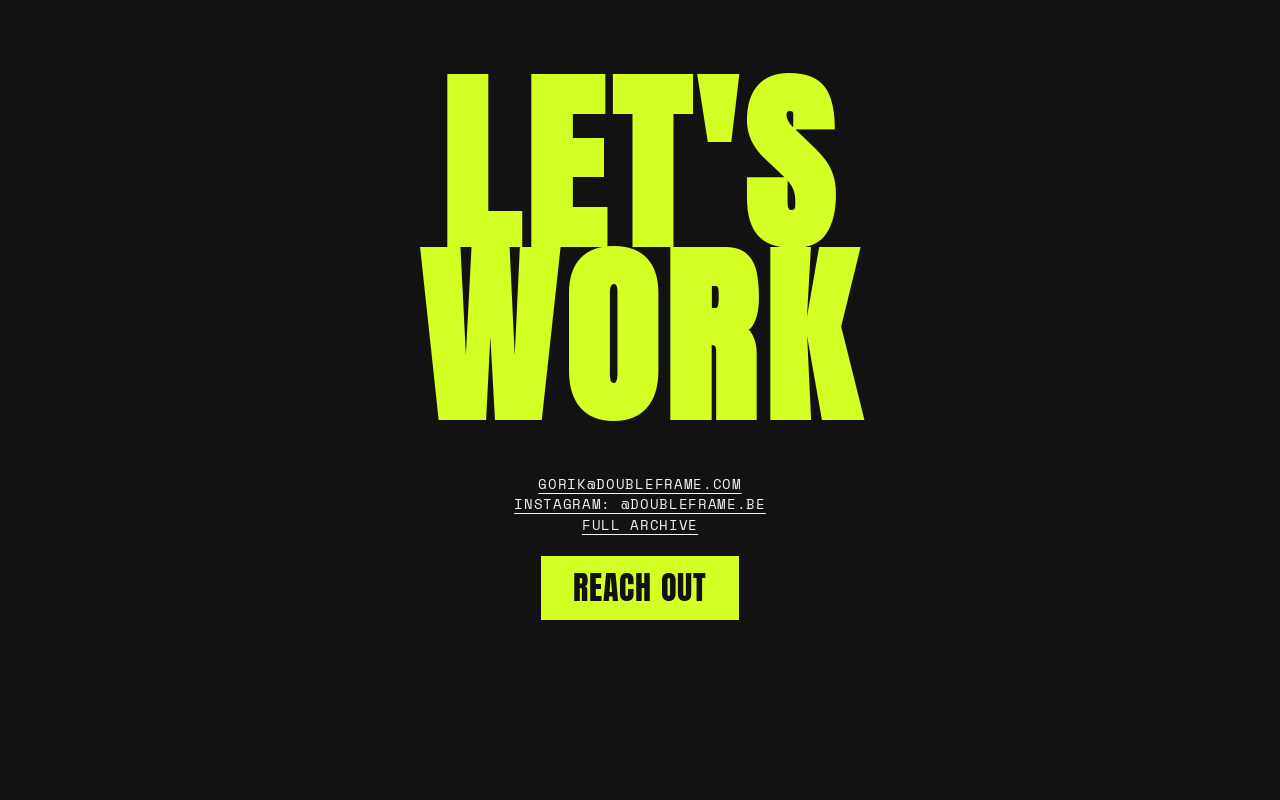
==== commit e9cb73be: "add link in bio page" ====
--- a/index.html
+++ b/index.html
@@ -5,6 +5,43 @@
     <meta name="viewport" content="width=device-width, initial-scale=1.0">
     <title>Double Frame | Photography & Videography</title>
     
+    <!-- Search Engine SEO -->
+    <meta name="description" content="Double Frame is the creative studio of Gorik, a photographer, videographer, and 3D/VFX artist based in Leuven, Belgium. View the portfolio.">
+    <meta name="author" content="Gorik">
+    <meta name="keywords" content="Photography, Videography, VFX, 3D animation, Event Photographer, Leuven, Belgium, Double Frame">
+
+    <!-- Social Media & iMessage Preview Cards (Open Graph) -->
+    <meta property="og:title" content="Double Frame | Photography & Videography">
+    <meta property="og:description" content="Photography, film, and 3D/VFX by Gorik. Based in Leuven, Belgium.">
+    <meta property="og:image" content="https://doubleframe.be/images/hero-bg.webp">
+    <meta property="og:url" content="https://doubleframe.be">
+    <meta property="og:type" content="website">
+
+    <!-- AI & Schema.org Structured Data -->
+    <script type="application/ld+json">
+    {
+      "@context": "https://schema.org",
+      "@type": "LocalBusiness",
+      "name": "Double Frame",
+      "image": "https://doubleframe.be/images/hero-bg.webp",
+      "description": "Photography, Videography, and 3D/VFX studio.",
+      "address": {
+        "@type": "PostalAddress",
+        "addressLocality": "Leuven",
+        "addressCountry": "BE"
+      },
+      "founder": {
+        "@type": "Person",
+        "name": "Gorik"
+      },
+      "url": "https://doubleframe.be",
+      "sameAs": [
+        "https://www.instagram.com/doubleframe.be/",
+        "https://doubleframe.myportfolio.com/"
+      ]
+    }
+    </script>
+
     <!-- Google Fonts: Anton (Headers) & Space Mono (Metadata) -->
     <link rel="preconnect" href="https://fonts.googleapis.com">
     <link rel="preconnect" href="https://fonts.gstatic.com" crossorigin>
@@ -22,6 +59,32 @@
     <!-- DYNAMIC COLLABS CONTAINER -->
     <!-- app.js will inject the portfolio sections here automatically -->
     <div id="collabs-container"></div>
+
+    <!-- ABOUT SECTION -->
+    <section id="about" class="bg-red poster-screen">
+        <div class="about-grid">
+            
+            <!-- Column 1: Sideways Header -->
+            <div class="col-text" style="display: flex; justify-content: center;">
+                <h2 class="massive-text txt-charcoal sideways-text">HUMAN</h2>
+            </div>
+
+            <!-- Column 2: The Portrait -->
+            <div class="col-media">
+                <img src="images/profile.jpg" alt="Gorik - Double Frame" class="project-img" style="height: 60vh; object-position: top;">
+            </div>
+
+            <!-- Column 3: The Bio -->
+            <div class="col-text about-text">
+                <p>Hello there! I'm Gorik, the human behind Double Frame. Think of it as my creative playground, where photography, film, and 3D/VFX collide in (mostly) happy accidents.</p>
+                <p>I've been on a bit of a visual adventure, from childhood camera escapades to wrangling 3D models & animation, and even sneaking some 'invisible' VFX into a feature film. Turns out, all those random skills actually play surprisingly well together.</p>
+                <p>So, why 'Double Frame'? It's a nod to a VFX technique that slows down footage for that extra bit of cinematic magic. If you're looking for someone who can juggle pixels, light, and stories with a healthy dose of 'wait, that actually worked?', then let's make something happen!</p>
+                <br>
+                <p class="metadata" style="font-weight: 700;">BASED IN LEUVEN, BELGIUM</p>
+            </div>
+            
+        </div>
+    </section>
 
     <!-- CONTACT / FOOTER -->
     <footer id="contact" class="bg-charcoal poster-screen footer-layout">
--- a/style.css
+++ b/style.css
@@ -245,4 +245,35 @@
 .contact-details p a:hover {
     color: var(--accent-mint); /* Changes to your mint green on hover */
     text-decoration-color: var(--accent-mint);
+}
+
+/* --- ABOUT SECTION --- */
+/* --- ABOUT SECTION LAYOUT --- */
+.about-grid {
+    display: grid;
+    /* Shrinks the header column, gives equal space to photo and text */
+    grid-template-columns: 0.5fr 1.5fr 1.5fr; 
+    gap: 4rem;
+    width: 100%;
+    align-items: start; /* Aligns the tops of the photo and text */
+    margin-top: 4vh; /* Gives breathing room from the top edge */
+}
+
+@media (max-width: 768px) {
+    .about-grid {
+        grid-template-columns: 1fr; /* Stacks vertically on phones */
+        align-items: center;
+        gap: 2rem;
+        margin-top: 0;
+    }
+}
+.about-text {
+    font-family: var(--font-meta);
+    font-size: 1.1rem;
+    line-height: 1.6;
+    color: var(--bg-charcoal);
+}
+
+.about-text p {
+    margin-bottom: 1.25rem;
 }
